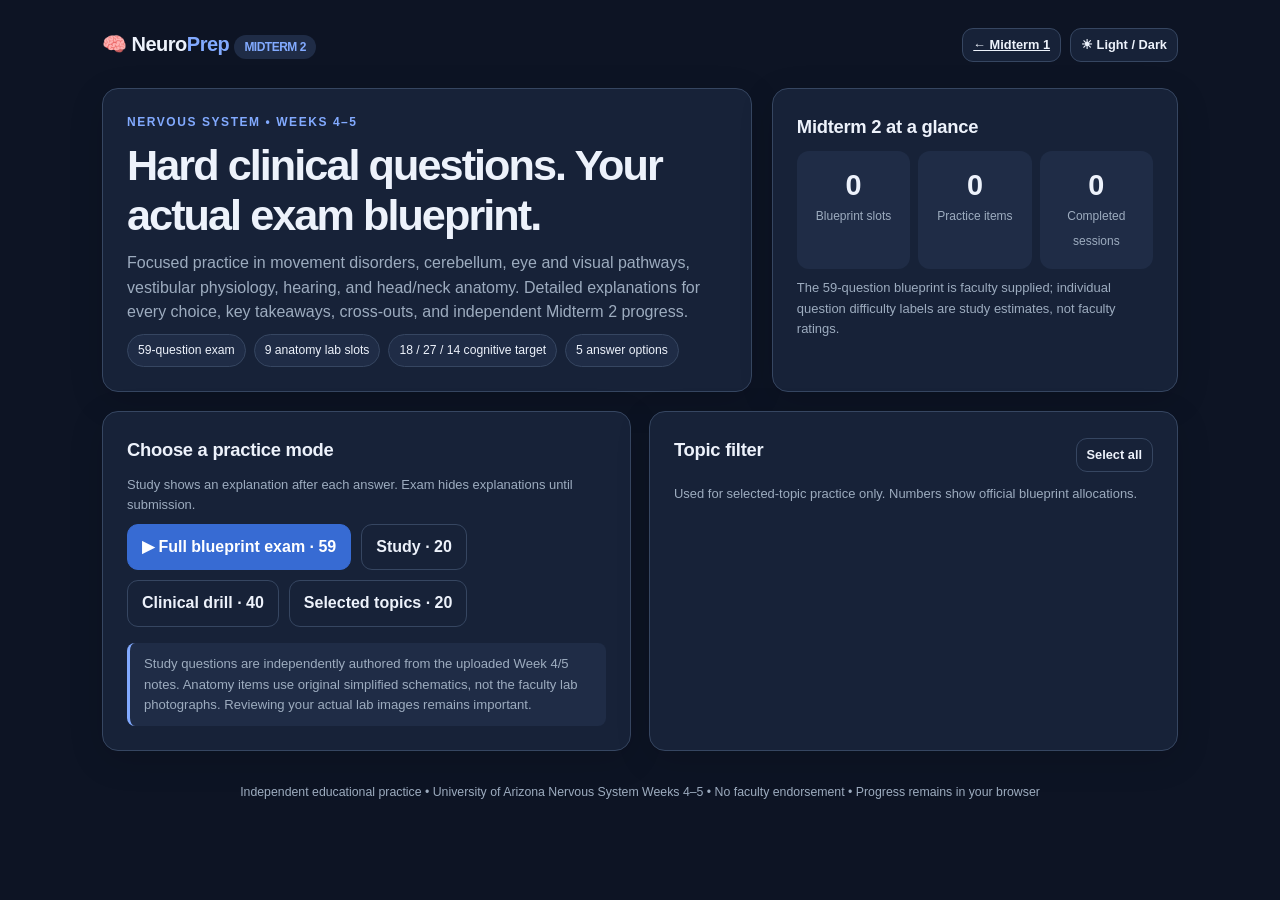
==== midterm2.html @ d3837a39 "Add dedicated Midterm 2 practice UI with separate progress and blueprint mode" ====
<!doctype html>
<html lang="en"><head><meta charset="utf-8"><meta name="viewport" content="width=device-width,initial-scale=1">
<title>NeuroPrep | Nervous System Midterm 2</title><meta name="theme-color" content="#10182c">
<style>
:root{font-family:Inter,-apple-system,BlinkMacSystemFont,"Segoe UI",Arial,sans-serif;color-scheme:dark;--bg:#0d1424;--panel:#172238;--panel2:#1f2c46;--text:#edf2fb;--muted:#9dacbf;--border:#364661;--accent:#82aaff;--good:#68d3a5;--bad:#ff899c;--shadow:0 9px 35px #0002}
body.light{color-scheme:light;--bg:#f4f7fc;--panel:#fff;--panel2:#edf2fa;--text:#17243c;--muted:#59677f;--border:#d4dce9;--accent:#285fc9;--good:#087752;--bad:#c23757;--shadow:0 7px 25px #17243c10}
*{box-sizing:border-box}body{margin:0;background:var(--bg);color:var(--text);line-height:1.55}button,select{font:inherit}button{cursor:pointer}a{color:var(--accent)}.shell{max-width:1120px;padding:28px 22px 75px;margin:auto}nav{display:flex;align-items:center;justify-content:space-between;gap:15px;flex-wrap:wrap;margin-bottom:26px}.brand{font-size:1.25rem;font-weight:850;letter-spacing:-.025em}.brand span{color:var(--accent)}.nav-actions{display:flex;gap:9px;align-items:center;flex-wrap:wrap}.btn{border-radius:11px;border:1px solid var(--border);color:var(--text);background:var(--panel);padding:10px 14px;font-weight:650}.btn:hover{border-color:var(--accent)}.btn.primary{background:#376bd3;border-color:#376bd3;color:#fff}.btn.red{background:transparent;color:var(--bad)}.btn.sm{font-size:.8rem;padding:6px 10px}.btn:disabled{opacity:.45;cursor:not-allowed}.panel{border:1px solid var(--border);border-radius:16px;background:var(--panel);box-shadow:var(--shadow);padding:24px}.hero{display:grid;grid-template-columns:1.6fr 1fr;gap:20px;align-items:stretch;margin-bottom:19px}.eyebrow{font-size:.75rem;font-weight:800;letter-spacing:.13em;text-transform:uppercase;color:var(--accent)}h1{font-size:clamp(1.7rem,3.5vw,2.7rem);letter-spacing:-.045em;line-height:1.15;margin:10px 0}h2{font-size:1.15rem;margin:0 0 10px;letter-spacing:-.015em}p{margin:9px 0;color:var(--muted)}.hero p{max-width:620px}.metrics{display:grid;grid-template-columns:repeat(3,1fr);gap:8px}.metric{background:var(--panel2);border-radius:12px;text-align:center;padding:17px 7px}.metric strong{font-size:1.8rem;display:block;line-height:1.2}.metric small{color:var(--muted);font-size:.75rem}.flex{display:flex;align-items:center;gap:10px;flex-wrap:wrap}.between{justify-content:space-between}.grid{display:grid;grid-template-columns:1fr 1fr;gap:18px}.count{color:var(--muted);font-size:.85rem}.quiet{font-size:.81rem;color:var(--muted)}.chips{display:flex;gap:8px;flex-wrap:wrap}.chip{border:1px solid var(--border);background:var(--panel2);padding:6px 10px;border-radius:100px;font-size:.76rem}.topic-list{display:grid;grid-template-columns:1fr 1fr;gap:7px}.topic{display:flex;gap:9px;align-items:start;padding:8px;border-radius:8px;cursor:pointer;font-size:.82rem}.topic:hover{background:var(--panel2)}.topic input{accent-color:var(--accent);margin-top:4px}.topic small{color:var(--muted)}.topic span{flex:1}.notice{border-left:3px solid var(--accent);padding:11px 14px;background:var(--panel2);border-radius:8px;font-size:.82rem;color:var(--muted);margin-top:16px}
.card-main{max-width:870px;margin:auto}.progress{height:9px;border-radius:100px;background:var(--panel2);overflow:hidden;margin:13px 0 19px}.progress div{height:100%;background:#6b9df4;transition:width .2s}.question-head{display:flex;justify-content:space-between;gap:9px;align-items:center;flex-wrap:wrap;margin-bottom:16px}.qstem{font-size:1rem;line-height:1.75;font-weight:620;white-space:pre-line;color:var(--text);margin:0 0 19px}.option{display:flex;align-items:stretch;gap:8px;margin:9px 0}.choice{display:flex;gap:12px;align-items:start;text-align:left;flex:1;border:1px solid var(--border);background:var(--panel2);border-radius:12px;padding:12px 13px;color:var(--text);font-size:.88rem;line-height:1.5}.choice strong{color:var(--accent);min-width:20px}.choice.selected{outline:2px solid var(--accent)}.choice.correct{outline:2px solid var(--good)}.choice.wrong{outline:2px solid var(--bad)}.choice.crossed{opacity:.43;text-decoration:line-through}.strike{min-width:33px;border:1px solid var(--border);border-radius:9px;background:transparent;color:var(--muted);font-size:.85rem}.feedback{padding:15px;border:1px solid var(--border);border-radius:11px;background:var(--panel2);margin:17px 0}.feedback b{color:var(--text)}.feedback p{color:var(--text);font-size:.85rem}.whyline{font-size:.81rem;margin-top:7px;color:var(--muted)}.whyline strong{color:var(--accent)}.hint{margin-top:12px;color:var(--muted);font-size:.83rem}.toolrow{display:flex;justify-content:space-between;align-items:center;gap:10px;flex-wrap:wrap;margin-top:22px}.pill{background:var(--panel2);border-radius:100px;padding:5px 10px;font-size:.75rem;color:var(--muted)}.figure{background:#fff;border-radius:12px;padding:14px;margin:16px 0;border:1px solid #d6dfed;text-align:center;color:#30435d}.figure svg{max-width:100%;height:auto}.figure figcaption{font-size:.73rem;margin-top:8px}.result-grid{display:grid;grid-template-columns:repeat(3,1fr);gap:10px;margin:16px 0}.review-row{border-top:1px solid var(--border);padding:12px 0}.review-row b{font-size:.86rem}.review-row p{font-size:.79rem}.footer{text-align:center;color:var(--muted);font-size:.77rem;margin-top:32px}.hidden{display:none!important}
@media(max-width:740px){.shell{padding:16px 13px 50px}.hero,.grid{grid-template-columns:1fr}.panel{padding:17px}.topic-list{grid-template-columns:1fr}.metrics{grid-template-columns:repeat(3,1fr)}.qstem{font-size:.9rem}.result-grid{grid-template-columns:1fr 1fr}.toolrow{align-items:stretch}}
</style></head><body><div class="shell"><nav><div class="brand">🧠 Neuro<span>Prep</span> <span class="pill">MIDTERM 2</span></div><div class="nav-actions"><a class="btn sm" href="./">← Midterm 1</a><button class="btn sm" id="theme" type="button">☀︎ Light / Dark</button></div></nav><main id="app"></main><div class="footer">Independent educational practice • University of Arizona Nervous System Weeks 4–5 • No faculty endorsement • Progress remains in your browser</div></div>
<script src="midterm2-questions.js?v=20261118"></script>
<script>
(()=>{'use strict';
const BANK=(window.NP2_BANK||[]),BLUEPRINT=window.NP2_BLUEPRINT||[],KEY='neuroprep-midterm2-v1';
const byId=new Map(BANK.map(q=>[q.id,q]));let model={theme:'dark',active:null,history:[],bookmarks:[],topicSelect:BLUEPRINT.map(x=>x.topic)};
try{const x=JSON.parse(localStorage.getItem(KEY)||'null');if(x&&typeof x==='object')model={...model,...x}}catch(e){}
const app=document.getElementById('app');const esc=s=>String(s??'').replace(/[&<>"']/g,c=>({'&':'&amp;','<':'&lt;','>':'&gt;','"':'&quot;',"'":'&#39;'}[c]));
const save=()=>{try{localStorage.setItem(KEY,JSON.stringify(model))}catch(e){}};
const shuffled=a=>{a=[...a];for(let i=a.length-1;i>0;i--){const j=Math.floor(Math.random()*(i+1));[a[i],a[j]]=[a[j],a[i]]}return a};
const questionGroup=t=>BANK.filter(x=>x.topic===t);const targetSum=BLUEPRINT.reduce((a,b)=>a+b.count,0);
const diagram=(id)=>{if(!id)return'';let shapes={
eye:'<ellipse cx="180" cy="102" rx="118" ry="81" fill="#e0f2fe" stroke="#1e3a5f" stroke-width="4"/><path d="M69 75 Q45 100 69 128" fill="none" stroke="#2563eb" stroke-width="7"/><path d="M93 46 Q115 100 92 155" fill="none" stroke="#64748b" stroke-width="12"/><path d="M256 39 Q210 102 256 163" fill="none" stroke="#e8798b" stroke-width="11"/><path d="M298 95 L348 80 L348 124 L298 109 Z" fill="#d1d5db" stroke="#475569"/><circle cx="251" cy="100" r="10" fill="#f59e0b"/><text x="261" y="39" font-size="21" fill="#a21caf" font-weight="700">A</text><text x="74" y="42" font-size="21" fill="#a21caf" font-weight="700">B</text><text x="320" y="70" font-size="21" fill="#a21caf" font-weight="700">C</text>',
ear:'<path d="M43 76 Q30 25 77 31 Q114 38 89 92 Q65 124 118 122" fill="none" stroke="#e6a2a4" stroke-width="15" stroke-linecap="round"/><path d="M93 103 L152 103" stroke="#64748b" stroke-width="21"/><path d="M158 62 L176 143" stroke="#c78b45" stroke-width="7"/><path d="M178 77 L210 94 L223 73" stroke="#b97939" stroke-width="8" fill="none"/><path d="M225 66 L226 112" stroke="#905f30" stroke-width="7"/><path d="M246 78 C260 32 317 39 317 83 C317 111 265 114 265 83 C265 64 298 68 295 85" stroke="#9c7cee" stroke-width="12" fill="none"/><path d="M253 138 Q298 155 330 138" stroke="#41a5af" stroke-width="8" fill="none"/><text x="143" y="43" font-size="21" fill="#a21caf" font-weight="700">A</text><text x="202" y="55" font-size="21" fill="#a21caf" font-weight="700">B</text><text x="302" y="33" font-size="21" fill="#a21caf" font-weight="700">C</text>',
mouth:'<path d="M52 45 Q130 15 245 50 L255 98 L211 117 L186 155 L85 155 L50 117 Z" fill="#f9c4b3" stroke="#a76562" stroke-width="4"/><path d="M70 110 Q141 123 220 111" stroke="#a33d53" fill="none" stroke-width="6"/><path d="M132 112 L132 175" stroke="#f58e92" stroke-width="18" stroke-linecap="round"/><path d="M236 34 Q270 54 252 94" stroke="#64748b" fill="none" stroke-width="8"/><text x="104" y="94" font-size="21" fill="#a21caf" font-weight="700">A</text><text x="141" y="172" font-size="21" fill="#a21caf" font-weight="700">B</text><text x="266" y="71" font-size="21" fill="#a21caf" font-weight="700">C</text>'
};return '<figure class="figure"><svg viewBox="0 0 375 200" role="img" aria-label="Original simplified labeled anatomy schematic">'+shapes[id]+'</svg><figcaption>Original simplified schematic (not a cadaver photograph). Labels A, B, C mark structures used in some questions.</figcaption></figure>'};
const assignLevel=(q,index)=>q.level||2; // item level authored for educational practice only
const labelLevel=x=>({1:'First-order',2:'Second-order',3:'Third-order'}[x]||'Applied');
const savedProgress=()=>model.history.length?model.history[model.history.length-1]:null;
function home(){const last=savedProgress(),total=targetSum;const ongoing=model.active&&!model.active.finished;app.innerHTML=
'<section class="hero"><div class="panel"><div class="eyebrow">Nervous System • Weeks 4–5</div><h1>Hard clinical questions. Your actual exam blueprint.</h1><p>Focused practice in movement disorders, cerebellum, eye and visual pathways, vestibular physiology, hearing, and head/neck anatomy. Detailed explanations for every choice, key takeaways, cross-outs, and independent Midterm 2 progress.</p><div class="chips"><span class="chip">59-question exam</span><span class="chip">9 anatomy lab slots</span><span class="chip">18 / 27 / 14 cognitive target</span><span class="chip">5 answer options</span></div></div><div class="panel"><h2>Midterm 2 at a glance</h2><div class="metrics"><div class="metric"><strong>'+total+'</strong><small>Blueprint slots</small></div><div class="metric"><strong>'+BANK.length+'</strong><small>Practice items</small></div><div class="metric"><strong>'+model.history.length+'</strong><small>Completed sessions</small></div></div><p class="quiet">The 59-question blueprint is faculty supplied; individual question difficulty labels are study estimates, not faculty ratings.</p></div></section>'+
'<div class="grid"><section class="panel"><h2>Choose a practice mode</h2><p class="quiet">Study shows an explanation after each answer. Exam hides explanations until submission.</p><div class="flex"><button class="btn primary" data-action="start-full">▶ Full blueprint exam · 59</button><button class="btn" data-action="start-study">Study · 20</button><button class="btn" data-action="start-hard">Clinical drill · 40</button><button class="btn" data-action="start-focus">Selected topics · 20</button></div>'+(ongoing?'<div class="notice">You have an unfinished session. <button class="btn sm" data-action="resume">Resume session</button></div>':'')+(last?'<div class="notice">Most recent: '+last.score+'/'+last.total+' correct ('+Math.round(100*last.score/last.total)+'%). <button class="btn sm" data-action="review-last">Review answers</button></div>':'')+'<div class="notice">Study questions are independently authored from the uploaded Week 4/5 notes. Anatomy items use original simplified schematics, not the faculty lab photographs. Reviewing your actual lab images remains important.</div></section>'+
'<section class="panel"><div class="flex between"><h2>Topic filter</h2><button class="btn sm" data-action="select-all">Select all</button></div><p class="quiet">Used for selected-topic practice only. Numbers show official blueprint allocations.</p><div class="topic-list">'+BLUEPRINT.map(b=>'<label class="topic"><input type="checkbox" data-topic="'+esc(b.topic)+'" '+(model.topicSelect.includes(b.topic)?'checked':'')+'><span>'+esc(b.topic)+'</span><small>'+b.count+' Q</small></label>').join('')+'</div></section></div>';
}
const normOpts=x=>x.options.map((t,i)=>({text:typeof t==='string'?t:t.text,why:x.why?.[i]||'',i}));
function newSession(kind){if(model.active&&!model.active.finished&&!confirm('Replace your unfinished Midterm 2 session?'))return;
 let qs=[];if(kind==='full'){for(const slot of BLUEPRINT){const pool=shuffled(questionGroup(slot.topic));if(pool.length<slot.count){alert('Question bank is incomplete for '+slot.topic);return}qs.push(...pool.slice(0,slot.count))}qs=shuffled(qs)}
 else{const selected=kind==='focus'?model.topicSelect:BLUEPRINT.map(x=>x.topic);let pool=BANK.filter(x=>selected.includes(x.topic));if(kind==='hard')pool=pool.filter(x=>x.level>=2);qs=shuffled(pool).slice(0,kind==='hard'?40:20);if(!qs.length){alert('Select at least one topic with available questions.');return}}
 const items=qs.map(q=>({id:q.id,order:shuffled([0,1,2,3,4])}));model.active={kind,items,index:0,answers:{},crossouts:{},bookmarks:{},verified:{},finished:false,started:Date.now(),duration:kind==='full'?95:null,review:false};save();render()}
function getItem(){return model.active?.items?.[model.active.index]}function currentQ(){return byId.get(getItem()?.id)}
function timeLabel(){const a=model.active;const elapsed=Math.floor((Date.now()-a.started)/60000);return a.duration?'Suggested time: '+a.duration+' min · elapsed '+elapsed+' min':'Untimed study'}
function feedbackHtml(q,chosen){const opt=normOpts(q);return '<div class="feedback"><b>'+(chosen===q.answer?'✓ Correct':'✕ Incorrect')+'</b><p>'+esc(q.explanation)+'</p><div class="whyline"><strong>Why each option is right or wrong:</strong></div>'+opt.map((o,i)=>'<div class="whyline"><strong>'+String.fromCharCode(65+i)+(i===q.answer?' ✓':'')+': </strong>'+esc(o.why||((i===q.answer)?q.explanation:'Does not explain the clinical finding as directly as the keyed answer.'))+'</div>').join('')+'<p><strong>Key takeaway:</strong> '+esc(q.takeaway)+'</p><div class="quiet">Lecture: '+esc(q.topic)+' · Week '+esc(q.week||'4–5')+' · intended '+labelLevel(q.level)+'</div></div>'}
function quiz(){const a=model.active;if(!a){home();return}if(a.finished){results();return}const item=getItem(),q=currentQ();if(!q){home();return}const checked=a.answers[q.id],verified=!!a.verified[q.id];const isStudy=a.kind!=='full';const position=a.index+1;const opts=normOpts(q);app.innerHTML='<div class="card-main"><div class="flex between"><div class="flex"><button class="btn sm" data-action="home">← Dashboard</button><span class="pill">'+esc(a.kind==='full'?'Blueprint exam':'Study mode')+'</span></div><span class="quiet">'+timeLabel()+'</span></div><div class="progress"><div style="width:'+((position/a.items.length)*100)+'%"></div></div><section class="panel"><div class="question-head"><div><span class="eyebrow">'+esc(q.topic)+'</span><div class="count">Question '+position+' of '+a.items.length+' · Week '+(q.week||'4–5')+' · '+labelLevel(q.level)+'</div></div><div class="flex"><button class="btn sm" data-action="bookmark">'+(a.bookmarks[q.id]?'★ Saved':'☆ Bookmark')+'</button><span class="pill">'+(q.visual?'Anatomy schematic':'Clinical reasoning')+'</span></div></div><div class="qstem">'+esc(q.stem)+'</div>'+diagram(q.visual||'')+'<div class="options">'+item.order.map((ix,i)=>{const o=opts[ix];let cls=verified&&ix===q.answer?' correct':verified&&ix===checked&&ix!==q.answer?' wrong':ix===checked?' selected':a.crossouts[q.id]?.includes(ix)?' crossed':'';return '<div class="option"><button class="choice'+cls+'" data-choice="'+ix+'" '+(verified?'disabled':'')+'><strong>'+String.fromCharCode(65+i)+'.</strong><span>'+esc(o.text)+'</span></button><button class="strike" data-strike="'+ix+'" '+(verified?'disabled':'')+' title="Cross out this answer" aria-label="Cross out this option">╱</button></div>'}).join('')+'</div>'+(isStudy&&verified?feedbackHtml(q,checked):'')+'<div class="toolrow"><div class="flex"><button class="btn sm" data-action="prev" '+(a.index===0?'disabled':'')+'>← Previous</button><button class="btn sm" data-action="hint">Hint</button></div><div class="flex">'+(isStudy&&!verified?'<button class="btn primary" data-action="check" '+(checked===undefined?'disabled':'')+'>Check answer</button>':'')+(a.index===a.items.length-1?'<button class="btn primary" data-action="finish">Finish & review</button>':'<button class="btn primary" data-action="next">Next →</button>')+'</div></div><p id="hint" class="hint hidden">'+esc(q.hint||'Identify the lesion or mechanism, then compare each answer against the findings.')+'</p></section><p class="quiet">Keys 1–5 select, Shift+1–5 cross out, ← / → navigate. Your session is saved in this browser.</p></div>'}
function finish(){let a=model.active;if(!a)return;const correct=a.items.filter(({id})=>a.answers[id]===byId.get(id).answer).length;let datum={score:correct,total:a.items.length,when:new Date().toISOString(),items:a.items.map(x=>x.id),answers:{...a.answers},kind:a.kind};model.history.push(datum);if(model.history.length>50)model.history=model.history.slice(-50);a.finished=true;a.review=false;save();results()}
function results(){let a=model.active,fromHistory=a?.reviewHistory,dat=fromHistory||model.history[model.history.length-1];if(!dat){home();return}let selected=a?.reviewHistory?dat.items:a.items.map(x=>x.id);let answers=dat.answers||{};let missed=selected.filter(id=>answers[id]!==byId.get(id)?.answer).length;app.innerHTML='<div class="card-main"><div class="flex between"><h1>Session results</h1><button class="btn sm" data-action="home">← Dashboard</button></div><section class="panel"><div class="eyebrow">Completed '+esc(new Date(dat.when).toLocaleString())+'</div><div class="result-grid"><div class="metric"><strong>'+dat.score+'</strong><small>Correct</small></div><div class="metric"><strong>'+dat.total+'</strong><small>Questions</small></div><div class="metric"><strong>'+Math.round(100*dat.score/dat.total)+'%</strong><small>Score</small></div></div><p>'+missed+' missed or unanswered. Review below includes individual distractor rationales and learning takeaways.</p><div class="flex"><button class="btn primary" data-action="start-full">New blueprint exam</button><button class="btn" data-action="start-study">New practice set</button></div></section>'+selected.map((id,i)=>{let q=byId.get(id),given=answers[id];if(!q)return'';let good=given===q.answer;return '<details class="panel" style="margin-top:10px;padding:14px 18px" '+(!good?'open':'')+'><summary style="cursor:pointer"><b>'+(good?'✓':'✕')+' #'+(i+1)+' · '+esc(q.topic)+'</b> <span class="quiet">'+(good?'Correct':'Review')+'</span></summary><p style="color:var(--text);font-size:.86rem">'+esc(q.stem)+'</p>'+diagram(q.visual||'')+'<p class="quiet">Your answer: '+(given===undefined?'Unanswered':esc(q.options[given]))+' · Correct: '+esc(q.options[q.answer])+'</p>'+feedbackHtml(q,given)+'</details>'}).join('')+'</div>'}
function render(){if(!model.active)home();else if(model.active.finished)results();else quiz()}
app.addEventListener('click',e=>{let el=e.target.closest('[data-action],[data-choice],[data-strike]');if(!el)return;const act=el.dataset.action;let a=model.active;if(el.dataset.choice!==undefined){let q=currentQ();if(a.verified[q.id])return;a.answers[q.id]=+el.dataset.choice;save();quiz();return}
 if(el.dataset.strike!==undefined){let q=currentQ(),ix=+el.dataset.strike;let s=a.crossouts[q.id]||[];a.crossouts[q.id]=s.includes(ix)?s.filter(t=>t!==ix):[...s,ix];save();quiz();return}
 if(act==='start-full')return newSession('full');if(act==='start-study')return newSession('study');if(act==='start-hard')return newSession('hard');if(act==='start-focus')return newSession('focus');
 if(act==='home'){home();return}if(act==='resume'){render();return}if(act==='select-all'){model.topicSelect=BLUEPRINT.map(x=>x.topic);save();home();return}
 if(act==='review-last'){model.active={finished:true,reviewHistory:model.history[model.history.length-1]};save();results();return}
 if(!a)return;if(act==='prev'){a.index=Math.max(0,a.index-1);save();quiz()}if(act==='next'){a.index=Math.min(a.items.length-1,a.index+1);save();quiz()}if(act==='check'){let q=currentQ();if(a.answers[q.id]===undefined)return;a.verified[q.id]=true;save();quiz()}if(act==='finish'){if(!confirm('Submit the session and reveal explanations?'))return;finish()}if(act==='bookmark'){let q=currentQ();a.bookmarks[q.id]=!a.bookmarks[q.id];if(a.bookmarks[q.id])model.bookmarks=[...new Set([...model.bookmarks,q.id])];else model.bookmarks=model.bookmarks.filter(x=>x!==q.id);save();quiz()}if(act==='hint'){document.getElementById('hint')?.classList.toggle('hidden')}
});
app.addEventListener('change',e=>{let inp=e.target.closest('[data-topic]');if(!inp)return;let t=inp.dataset.topic;if(inp.checked)model.topicSelect=[...new Set([...model.topicSelect,t])];else model.topicSelect=model.topicSelect.filter(x=>x!==t);save()});
document.getElementById('theme').onclick=()=>{model.theme=model.theme==='dark'?'light':'dark';document.body.classList.toggle('light',model.theme==='light');save()};
document.body.classList.toggle('light',model.theme==='light');window.addEventListener('keydown',e=>{if(e.target.closest('input,textarea,select'))return;let a=model.active;if(!a||a.finished)return;let m=/^([1-5])$/.exec(e.key);if(m){e.preventDefault();let idx=getItem().order[+m[1]-1],q=currentQ();if(a.verified[q.id])return;if(e.shiftKey){let s=a.crossouts[q.id]||[];a.crossouts[q.id]=s.includes(idx)?s.filter(i=>i!==idx):[...s,idx]}else a.answers[q.id]=idx;save();quiz()}if(e.key==='ArrowRight'&&a.index<a.items.length-1){a.index++;save();quiz()}if(e.key==='ArrowLeft'&&a.index>0){a.index--;save();quiz()}});
window.NP2_DIAGNOSTICS={items:BANK.length,blueprint:targetSum,missing:BLUEPRINT.filter(x=>questionGroup(x.topic).length<x.count).map(x=>x.topic),counts:Object.fromEntries(BLUEPRINT.map(x=>[x.topic,questionGroup(x.topic).length]))};render();
})();
</script></body></html>
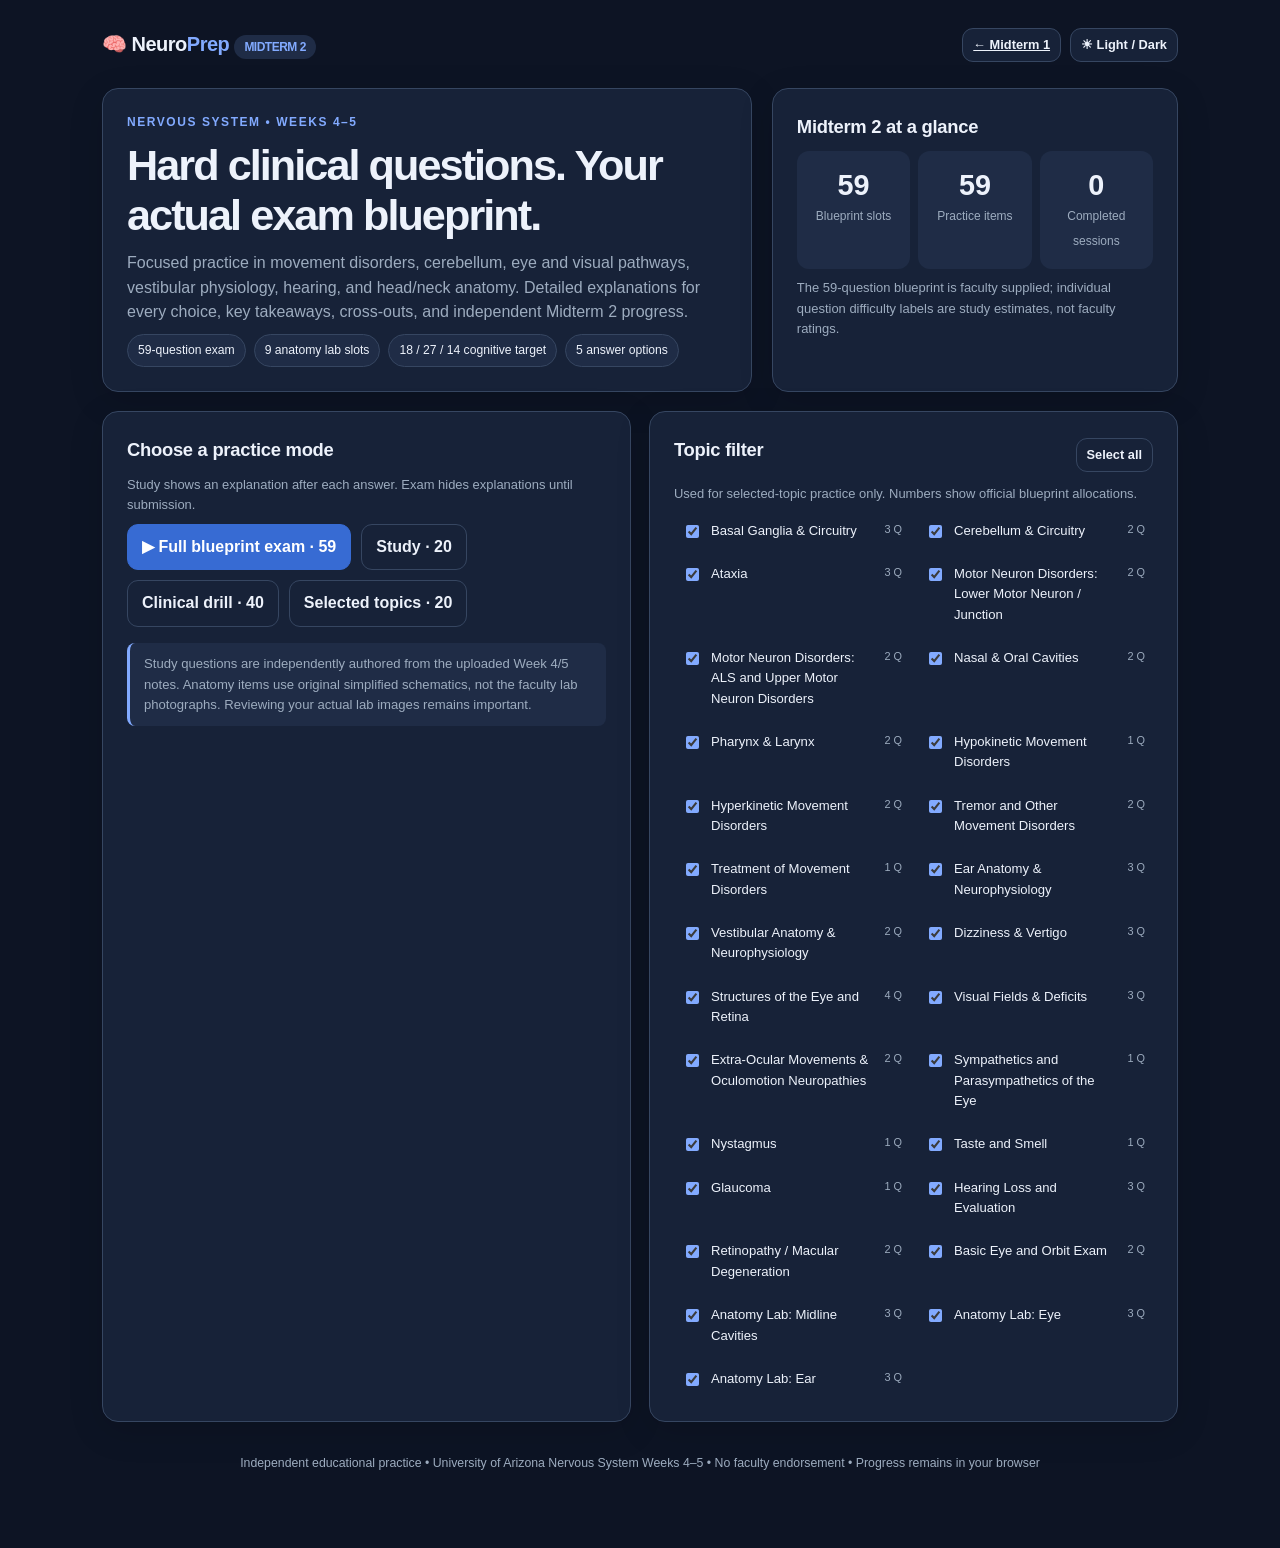
==== commit 4f1e3773: "Load all 59 Midterm 2 practice questions and refine anatomy diagram labeling" ====
--- a/midterm2.html
+++ b/midterm2.html
@@ -9,6 +9,8 @@
 @media(max-width:740px){.shell{padding:16px 13px 50px}.hero,.grid{grid-template-columns:1fr}.panel{padding:17px}.topic-list{grid-template-columns:1fr}.metrics{grid-template-columns:repeat(3,1fr)}.qstem{font-size:.9rem}.result-grid{grid-template-columns:1fr 1fr}.toolrow{align-items:stretch}}
 </style></head><body><div class="shell"><nav><div class="brand">🧠 Neuro<span>Prep</span> <span class="pill">MIDTERM 2</span></div><div class="nav-actions"><a class="btn sm" href="./">← Midterm 1</a><button class="btn sm" id="theme" type="button">☀︎ Light / Dark</button></div></nav><main id="app"></main><div class="footer">Independent educational practice • University of Arizona Nervous System Weeks 4–5 • No faculty endorsement • Progress remains in your browser</div></div>
 <script src="midterm2-questions.js?v=20261118"></script>
+<script src="midterm2-week5.js?v=20261118"></script>
+<script src="midterm2-practical.js?v=20261118"></script>
 <script>
 (()=>{'use strict';
 const BANK=(window.NP2_BANK||[]),BLUEPRINT=window.NP2_BLUEPRINT||[],KEY='neuroprep-midterm2-v1';
@@ -21,7 +23,7 @@
 const diagram=(id)=>{if(!id)return'';let shapes={
 eye:'<ellipse cx="180" cy="102" rx="118" ry="81" fill="#e0f2fe" stroke="#1e3a5f" stroke-width="4"/><path d="M69 75 Q45 100 69 128" fill="none" stroke="#2563eb" stroke-width="7"/><path d="M93 46 Q115 100 92 155" fill="none" stroke="#64748b" stroke-width="12"/><path d="M256 39 Q210 102 256 163" fill="none" stroke="#e8798b" stroke-width="11"/><path d="M298 95 L348 80 L348 124 L298 109 Z" fill="#d1d5db" stroke="#475569"/><circle cx="251" cy="100" r="10" fill="#f59e0b"/><text x="261" y="39" font-size="21" fill="#a21caf" font-weight="700">A</text><text x="74" y="42" font-size="21" fill="#a21caf" font-weight="700">B</text><text x="320" y="70" font-size="21" fill="#a21caf" font-weight="700">C</text>',
 ear:'<path d="M43 76 Q30 25 77 31 Q114 38 89 92 Q65 124 118 122" fill="none" stroke="#e6a2a4" stroke-width="15" stroke-linecap="round"/><path d="M93 103 L152 103" stroke="#64748b" stroke-width="21"/><path d="M158 62 L176 143" stroke="#c78b45" stroke-width="7"/><path d="M178 77 L210 94 L223 73" stroke="#b97939" stroke-width="8" fill="none"/><path d="M225 66 L226 112" stroke="#905f30" stroke-width="7"/><path d="M246 78 C260 32 317 39 317 83 C317 111 265 114 265 83 C265 64 298 68 295 85" stroke="#9c7cee" stroke-width="12" fill="none"/><path d="M253 138 Q298 155 330 138" stroke="#41a5af" stroke-width="8" fill="none"/><text x="143" y="43" font-size="21" fill="#a21caf" font-weight="700">A</text><text x="202" y="55" font-size="21" fill="#a21caf" font-weight="700">B</text><text x="302" y="33" font-size="21" fill="#a21caf" font-weight="700">C</text>',
-mouth:'<path d="M52 45 Q130 15 245 50 L255 98 L211 117 L186 155 L85 155 L50 117 Z" fill="#f9c4b3" stroke="#a76562" stroke-width="4"/><path d="M70 110 Q141 123 220 111" stroke="#a33d53" fill="none" stroke-width="6"/><path d="M132 112 L132 175" stroke="#f58e92" stroke-width="18" stroke-linecap="round"/><path d="M236 34 Q270 54 252 94" stroke="#64748b" fill="none" stroke-width="8"/><text x="104" y="94" font-size="21" fill="#a21caf" font-weight="700">A</text><text x="141" y="172" font-size="21" fill="#a21caf" font-weight="700">B</text><text x="266" y="71" font-size="21" fill="#a21caf" font-weight="700">C</text>'
+mouth:'<path d="M52 45 Q130 15 245 50 L255 98 L211 117 L186 155 L85 155 L50 117 Z" fill="#f9c4b3" stroke="#a76562" stroke-width="4"/><path d="M70 110 Q141 123 220 111" stroke="#a33d53" fill="none" stroke-width="6"/><path d="M132 112 L132 175" stroke="#f58e92" stroke-width="18" stroke-linecap="round"/><path d="M236 34 Q270 54 252 94" stroke="#64748b" fill="none" stroke-width="8"/><text x="103" y="38" font-size="21" fill="#a21caf" font-weight="700">A</text><text x="141" y="172" font-size="21" fill="#a21caf" font-weight="700">B</text><text x="266" y="71" font-size="21" fill="#a21caf" font-weight="700">C</text>'
 };return '<figure class="figure"><svg viewBox="0 0 375 200" role="img" aria-label="Original simplified labeled anatomy schematic">'+shapes[id]+'</svg><figcaption>Original simplified schematic (not a cadaver photograph). Labels A, B, C mark structures used in some questions.</figcaption></figure>'};
 const assignLevel=(q,index)=>q.level||2; // item level authored for educational practice only
 const labelLevel=x=>({1:'First-order',2:'Second-order',3:'Third-order'}[x]||'Applied');
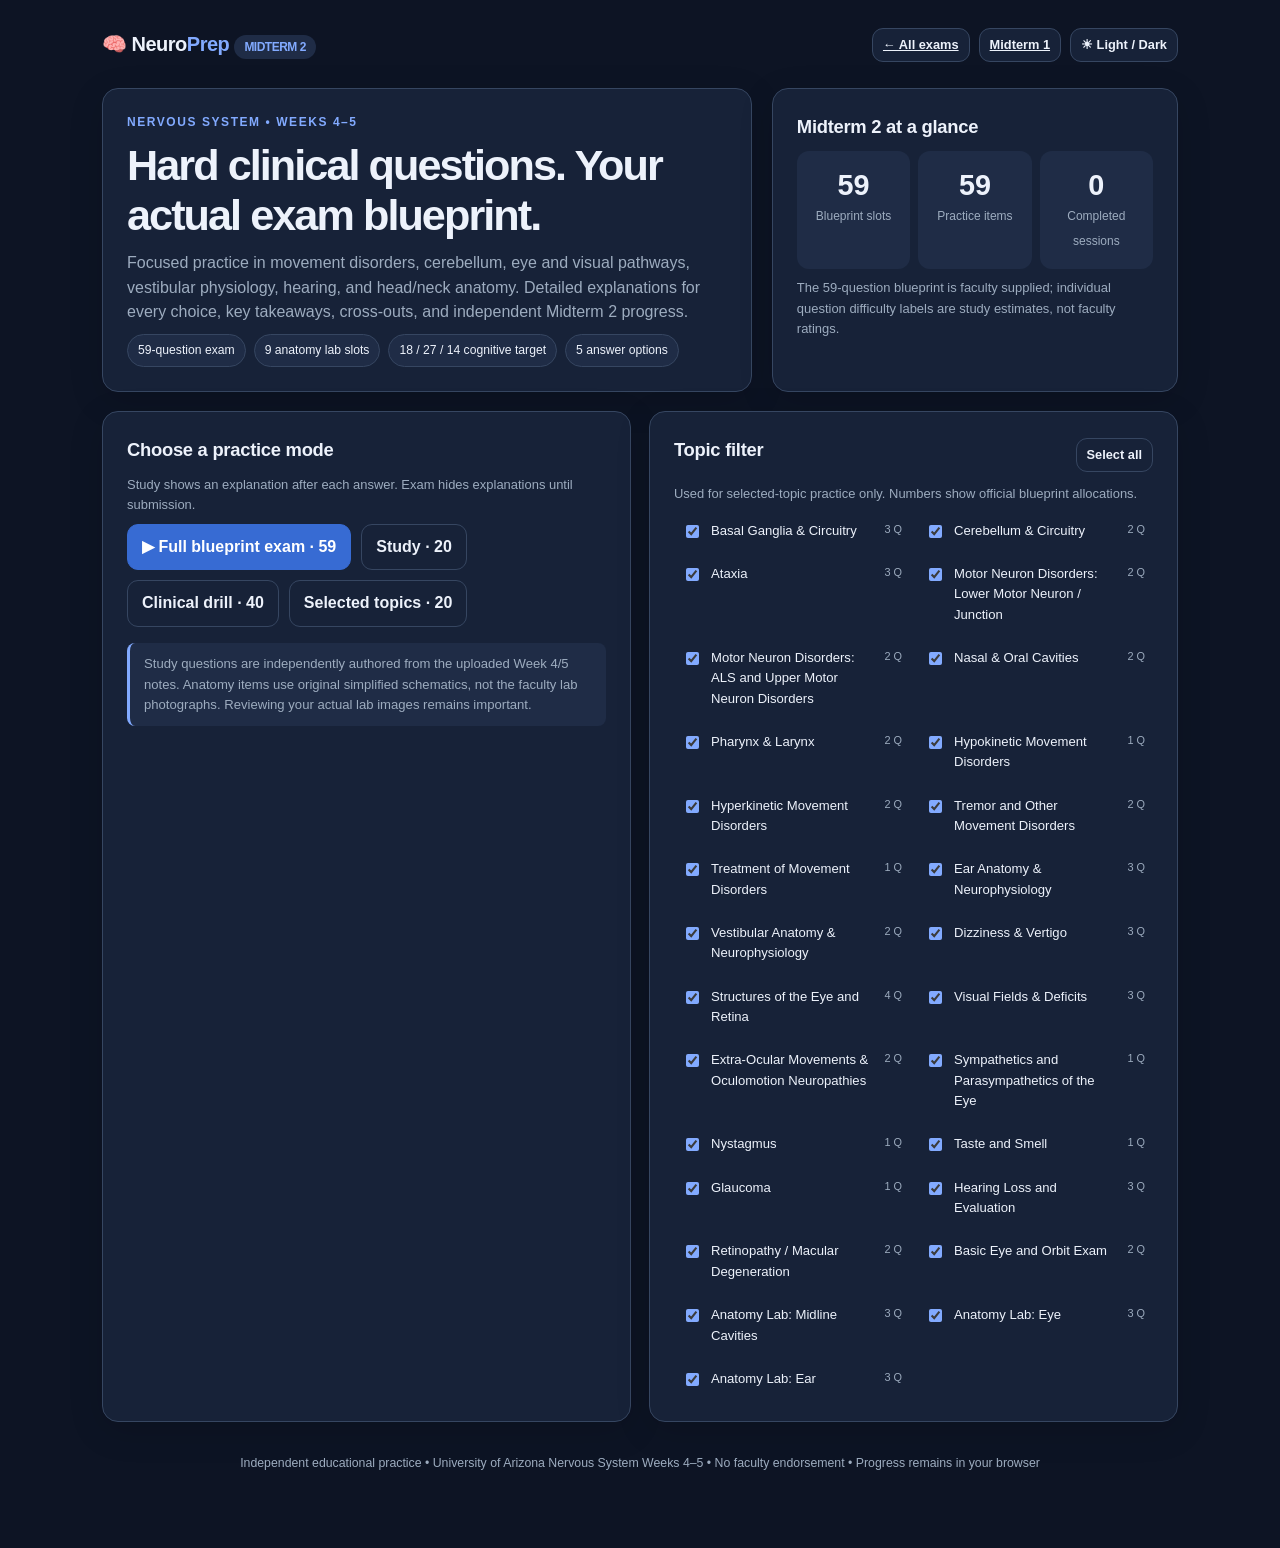
==== commit eb52d22d: "Add unified hub navigation to Midterm 2 app" ====
--- a/midterm2.html
+++ b/midterm2.html
@@ -7,7 +7,7 @@
 *{box-sizing:border-box}body{margin:0;background:var(--bg);color:var(--text);line-height:1.55}button,select{font:inherit}button{cursor:pointer}a{color:var(--accent)}.shell{max-width:1120px;padding:28px 22px 75px;margin:auto}nav{display:flex;align-items:center;justify-content:space-between;gap:15px;flex-wrap:wrap;margin-bottom:26px}.brand{font-size:1.25rem;font-weight:850;letter-spacing:-.025em}.brand span{color:var(--accent)}.nav-actions{display:flex;gap:9px;align-items:center;flex-wrap:wrap}.btn{border-radius:11px;border:1px solid var(--border);color:var(--text);background:var(--panel);padding:10px 14px;font-weight:650}.btn:hover{border-color:var(--accent)}.btn.primary{background:#376bd3;border-color:#376bd3;color:#fff}.btn.red{background:transparent;color:var(--bad)}.btn.sm{font-size:.8rem;padding:6px 10px}.btn:disabled{opacity:.45;cursor:not-allowed}.panel{border:1px solid var(--border);border-radius:16px;background:var(--panel);box-shadow:var(--shadow);padding:24px}.hero{display:grid;grid-template-columns:1.6fr 1fr;gap:20px;align-items:stretch;margin-bottom:19px}.eyebrow{font-size:.75rem;font-weight:800;letter-spacing:.13em;text-transform:uppercase;color:var(--accent)}h1{font-size:clamp(1.7rem,3.5vw,2.7rem);letter-spacing:-.045em;line-height:1.15;margin:10px 0}h2{font-size:1.15rem;margin:0 0 10px;letter-spacing:-.015em}p{margin:9px 0;color:var(--muted)}.hero p{max-width:620px}.metrics{display:grid;grid-template-columns:repeat(3,1fr);gap:8px}.metric{background:var(--panel2);border-radius:12px;text-align:center;padding:17px 7px}.metric strong{font-size:1.8rem;display:block;line-height:1.2}.metric small{color:var(--muted);font-size:.75rem}.flex{display:flex;align-items:center;gap:10px;flex-wrap:wrap}.between{justify-content:space-between}.grid{display:grid;grid-template-columns:1fr 1fr;gap:18px}.count{color:var(--muted);font-size:.85rem}.quiet{font-size:.81rem;color:var(--muted)}.chips{display:flex;gap:8px;flex-wrap:wrap}.chip{border:1px solid var(--border);background:var(--panel2);padding:6px 10px;border-radius:100px;font-size:.76rem}.topic-list{display:grid;grid-template-columns:1fr 1fr;gap:7px}.topic{display:flex;gap:9px;align-items:start;padding:8px;border-radius:8px;cursor:pointer;font-size:.82rem}.topic:hover{background:var(--panel2)}.topic input{accent-color:var(--accent);margin-top:4px}.topic small{color:var(--muted)}.topic span{flex:1}.notice{border-left:3px solid var(--accent);padding:11px 14px;background:var(--panel2);border-radius:8px;font-size:.82rem;color:var(--muted);margin-top:16px}
 .card-main{max-width:870px;margin:auto}.progress{height:9px;border-radius:100px;background:var(--panel2);overflow:hidden;margin:13px 0 19px}.progress div{height:100%;background:#6b9df4;transition:width .2s}.question-head{display:flex;justify-content:space-between;gap:9px;align-items:center;flex-wrap:wrap;margin-bottom:16px}.qstem{font-size:1rem;line-height:1.75;font-weight:620;white-space:pre-line;color:var(--text);margin:0 0 19px}.option{display:flex;align-items:stretch;gap:8px;margin:9px 0}.choice{display:flex;gap:12px;align-items:start;text-align:left;flex:1;border:1px solid var(--border);background:var(--panel2);border-radius:12px;padding:12px 13px;color:var(--text);font-size:.88rem;line-height:1.5}.choice strong{color:var(--accent);min-width:20px}.choice.selected{outline:2px solid var(--accent)}.choice.correct{outline:2px solid var(--good)}.choice.wrong{outline:2px solid var(--bad)}.choice.crossed{opacity:.43;text-decoration:line-through}.strike{min-width:33px;border:1px solid var(--border);border-radius:9px;background:transparent;color:var(--muted);font-size:.85rem}.feedback{padding:15px;border:1px solid var(--border);border-radius:11px;background:var(--panel2);margin:17px 0}.feedback b{color:var(--text)}.feedback p{color:var(--text);font-size:.85rem}.whyline{font-size:.81rem;margin-top:7px;color:var(--muted)}.whyline strong{color:var(--accent)}.hint{margin-top:12px;color:var(--muted);font-size:.83rem}.toolrow{display:flex;justify-content:space-between;align-items:center;gap:10px;flex-wrap:wrap;margin-top:22px}.pill{background:var(--panel2);border-radius:100px;padding:5px 10px;font-size:.75rem;color:var(--muted)}.figure{background:#fff;border-radius:12px;padding:14px;margin:16px 0;border:1px solid #d6dfed;text-align:center;color:#30435d}.figure svg{max-width:100%;height:auto}.figure figcaption{font-size:.73rem;margin-top:8px}.result-grid{display:grid;grid-template-columns:repeat(3,1fr);gap:10px;margin:16px 0}.review-row{border-top:1px solid var(--border);padding:12px 0}.review-row b{font-size:.86rem}.review-row p{font-size:.79rem}.footer{text-align:center;color:var(--muted);font-size:.77rem;margin-top:32px}.hidden{display:none!important}
 @media(max-width:740px){.shell{padding:16px 13px 50px}.hero,.grid{grid-template-columns:1fr}.panel{padding:17px}.topic-list{grid-template-columns:1fr}.metrics{grid-template-columns:repeat(3,1fr)}.qstem{font-size:.9rem}.result-grid{grid-template-columns:1fr 1fr}.toolrow{align-items:stretch}}
-</style></head><body><div class="shell"><nav><div class="brand">🧠 Neuro<span>Prep</span> <span class="pill">MIDTERM 2</span></div><div class="nav-actions"><a class="btn sm" href="./">← Midterm 1</a><button class="btn sm" id="theme" type="button">☀︎ Light / Dark</button></div></nav><main id="app"></main><div class="footer">Independent educational practice • University of Arizona Nervous System Weeks 4–5 • No faculty endorsement • Progress remains in your browser</div></div>
+</style></head><body><div class="shell"><nav><div class="brand">🧠 Neuro<span>Prep</span> <span class="pill">MIDTERM 2</span></div><div class="nav-actions"><a class="btn sm" href="./" target="_top">← All exams</a><a class="btn sm" href="./midterm1.html" target="_top">Midterm 1</a><button class="btn sm" id="theme" type="button">☀︎ Light / Dark</button></div></nav><main id="app"></main><div class="footer">Independent educational practice • University of Arizona Nervous System Weeks 4–5 • No faculty endorsement • Progress remains in your browser</div></div>
 <script src="midterm2-questions.js?v=20261118"></script>
 <script src="midterm2-week5.js?v=20261118"></script>
 <script src="midterm2-practical.js?v=20261118"></script>
@@ -37,13 +37,13 @@
 function newSession(kind){if(model.active&&!model.active.finished&&!confirm('Replace your unfinished Midterm 2 session?'))return;
  let qs=[];if(kind==='full'){for(const slot of BLUEPRINT){const pool=shuffled(questionGroup(slot.topic));if(pool.length<slot.count){alert('Question bank is incomplete for '+slot.topic);return}qs.push(...pool.slice(0,slot.count))}qs=shuffled(qs)}
  else{const selected=kind==='focus'?model.topicSelect:BLUEPRINT.map(x=>x.topic);let pool=BANK.filter(x=>selected.includes(x.topic));if(kind==='hard')pool=pool.filter(x=>x.level>=2);qs=shuffled(pool).slice(0,kind==='hard'?40:20);if(!qs.length){alert('Select at least one topic with available questions.');return}}
- const items=qs.map(q=>({id:q.id,order:shuffled([0,1,2,3,4])}));model.active={kind,items,index:0,answers:{},crossouts:{},bookmarks:{},verified:{},finished:false,started:Date.now(),duration:kind==='full'?95:null,review:false};save();render()}
+ const correctSlots=shuffled(qs.map((_,i)=>i%5));const items=qs.map((q,i)=>{const others=shuffled([0,1,2,3,4].filter(n=>n!==q.answer));let p=0;return {id:q.id,order:Array.from({length:5},(_,j)=>j===correctSlots[i]?q.answer:others[p++])}});model.active={kind,items,index:0,answers:{},crossouts:{},bookmarks:{},verified:{},finished:false,started:Date.now(),duration:kind==='full'?95:null,review:false};save();render()}
 function getItem(){return model.active?.items?.[model.active.index]}function currentQ(){return byId.get(getItem()?.id)}
 function timeLabel(){const a=model.active;const elapsed=Math.floor((Date.now()-a.started)/60000);return a.duration?'Suggested time: '+a.duration+' min · elapsed '+elapsed+' min':'Untimed study'}
-function feedbackHtml(q,chosen){const opt=normOpts(q);return '<div class="feedback"><b>'+(chosen===q.answer?'✓ Correct':'✕ Incorrect')+'</b><p>'+esc(q.explanation)+'</p><div class="whyline"><strong>Why each option is right or wrong:</strong></div>'+opt.map((o,i)=>'<div class="whyline"><strong>'+String.fromCharCode(65+i)+(i===q.answer?' ✓':'')+': </strong>'+esc(o.why||((i===q.answer)?q.explanation:'Does not explain the clinical finding as directly as the keyed answer.'))+'</div>').join('')+'<p><strong>Key takeaway:</strong> '+esc(q.takeaway)+'</p><div class="quiet">Lecture: '+esc(q.topic)+' · Week '+esc(q.week||'4–5')+' · intended '+labelLevel(q.level)+'</div></div>'}
+function feedbackHtml(q,chosen,order){const opt=normOpts(q);const activeItem=(model.active?.items||[]).find(it=>it.id===q.id);const positions=order||activeItem?.order||[0,1,2,3,4];return '<div class="feedback"><b>'+(chosen===q.answer?'✓ Correct':'✕ Incorrect')+'</b><p>'+esc(q.explanation)+'</p><div class="whyline"><strong>Why each displayed option is right or wrong:</strong></div>'+positions.map((ix,position)=>{const o=opt[ix];return '<div class="whyline"><strong>'+String.fromCharCode(65+position)+(ix===q.answer?' ✓':'')+': </strong>'+esc(o.why||((ix===q.answer)?q.explanation:'This option does not best explain the question.'))+'</div>'}).join('')+'<p><strong>Key takeaway:</strong> '+esc(q.takeaway)+'</p><div class="quiet">Lecture: '+esc(q.topic)+' · Week '+esc(q.week||'4–5')+' · intended '+labelLevel(q.level)+'</div></div>'}
 function quiz(){const a=model.active;if(!a){home();return}if(a.finished){results();return}const item=getItem(),q=currentQ();if(!q){home();return}const checked=a.answers[q.id],verified=!!a.verified[q.id];const isStudy=a.kind!=='full';const position=a.index+1;const opts=normOpts(q);app.innerHTML='<div class="card-main"><div class="flex between"><div class="flex"><button class="btn sm" data-action="home">← Dashboard</button><span class="pill">'+esc(a.kind==='full'?'Blueprint exam':'Study mode')+'</span></div><span class="quiet">'+timeLabel()+'</span></div><div class="progress"><div style="width:'+((position/a.items.length)*100)+'%"></div></div><section class="panel"><div class="question-head"><div><span class="eyebrow">'+esc(q.topic)+'</span><div class="count">Question '+position+' of '+a.items.length+' · Week '+(q.week||'4–5')+' · '+labelLevel(q.level)+'</div></div><div class="flex"><button class="btn sm" data-action="bookmark">'+(a.bookmarks[q.id]?'★ Saved':'☆ Bookmark')+'</button><span class="pill">'+(q.visual?'Anatomy schematic':'Clinical reasoning')+'</span></div></div><div class="qstem">'+esc(q.stem)+'</div>'+diagram(q.visual||'')+'<div class="options">'+item.order.map((ix,i)=>{const o=opts[ix];let cls=verified&&ix===q.answer?' correct':verified&&ix===checked&&ix!==q.answer?' wrong':ix===checked?' selected':a.crossouts[q.id]?.includes(ix)?' crossed':'';return '<div class="option"><button class="choice'+cls+'" data-choice="'+ix+'" '+(verified?'disabled':'')+'><strong>'+String.fromCharCode(65+i)+'.</strong><span>'+esc(o.text)+'</span></button><button class="strike" data-strike="'+ix+'" '+(verified?'disabled':'')+' title="Cross out this answer" aria-label="Cross out this option">╱</button></div>'}).join('')+'</div>'+(isStudy&&verified?feedbackHtml(q,checked):'')+'<div class="toolrow"><div class="flex"><button class="btn sm" data-action="prev" '+(a.index===0?'disabled':'')+'>← Previous</button><button class="btn sm" data-action="hint">Hint</button></div><div class="flex">'+(isStudy&&!verified?'<button class="btn primary" data-action="check" '+(checked===undefined?'disabled':'')+'>Check answer</button>':'')+(a.index===a.items.length-1?'<button class="btn primary" data-action="finish">Finish & review</button>':'<button class="btn primary" data-action="next">Next →</button>')+'</div></div><p id="hint" class="hint hidden">'+esc(q.hint||'Identify the lesion or mechanism, then compare each answer against the findings.')+'</p></section><p class="quiet">Keys 1–5 select, Shift+1–5 cross out, ← / → navigate. Your session is saved in this browser.</p></div>'}
-function finish(){let a=model.active;if(!a)return;const correct=a.items.filter(({id})=>a.answers[id]===byId.get(id).answer).length;let datum={score:correct,total:a.items.length,when:new Date().toISOString(),items:a.items.map(x=>x.id),answers:{...a.answers},kind:a.kind};model.history.push(datum);if(model.history.length>50)model.history=model.history.slice(-50);a.finished=true;a.review=false;save();results()}
-function results(){let a=model.active,fromHistory=a?.reviewHistory,dat=fromHistory||model.history[model.history.length-1];if(!dat){home();return}let selected=a?.reviewHistory?dat.items:a.items.map(x=>x.id);let answers=dat.answers||{};let missed=selected.filter(id=>answers[id]!==byId.get(id)?.answer).length;app.innerHTML='<div class="card-main"><div class="flex between"><h1>Session results</h1><button class="btn sm" data-action="home">← Dashboard</button></div><section class="panel"><div class="eyebrow">Completed '+esc(new Date(dat.when).toLocaleString())+'</div><div class="result-grid"><div class="metric"><strong>'+dat.score+'</strong><small>Correct</small></div><div class="metric"><strong>'+dat.total+'</strong><small>Questions</small></div><div class="metric"><strong>'+Math.round(100*dat.score/dat.total)+'%</strong><small>Score</small></div></div><p>'+missed+' missed or unanswered. Review below includes individual distractor rationales and learning takeaways.</p><div class="flex"><button class="btn primary" data-action="start-full">New blueprint exam</button><button class="btn" data-action="start-study">New practice set</button></div></section>'+selected.map((id,i)=>{let q=byId.get(id),given=answers[id];if(!q)return'';let good=given===q.answer;return '<details class="panel" style="margin-top:10px;padding:14px 18px" '+(!good?'open':'')+'><summary style="cursor:pointer"><b>'+(good?'✓':'✕')+' #'+(i+1)+' · '+esc(q.topic)+'</b> <span class="quiet">'+(good?'Correct':'Review')+'</span></summary><p style="color:var(--text);font-size:.86rem">'+esc(q.stem)+'</p>'+diagram(q.visual||'')+'<p class="quiet">Your answer: '+(given===undefined?'Unanswered':esc(q.options[given]))+' · Correct: '+esc(q.options[q.answer])+'</p>'+feedbackHtml(q,given)+'</details>'}).join('')+'</div>'}
+function finish(){let a=model.active;if(!a)return;const correct=a.items.filter(({id})=>a.answers[id]===byId.get(id).answer).length;let datum={score:correct,total:a.items.length,when:new Date().toISOString(),items:a.items.map(x=>x.id),orders:Object.fromEntries(a.items.map(x=>[x.id,x.order])),answers:{...a.answers},kind:a.kind};model.history.push(datum);if(model.history.length>50)model.history=model.history.slice(-50);a.finished=true;a.review=false;save();results()}
+function results(){let a=model.active,fromHistory=a?.reviewHistory,dat=fromHistory||model.history[model.history.length-1];if(!dat){home();return}let selected=a?.reviewHistory?dat.items:a.items.map(x=>x.id);let answers=dat.answers||{};let missed=selected.filter(id=>answers[id]!==byId.get(id)?.answer).length;app.innerHTML='<div class="card-main"><div class="flex between"><h1>Session results</h1><button class="btn sm" data-action="home">← Dashboard</button></div><section class="panel"><div class="eyebrow">Completed '+esc(new Date(dat.when).toLocaleString())+'</div><div class="result-grid"><div class="metric"><strong>'+dat.score+'</strong><small>Correct</small></div><div class="metric"><strong>'+dat.total+'</strong><small>Questions</small></div><div class="metric"><strong>'+Math.round(100*dat.score/dat.total)+'%</strong><small>Score</small></div></div><p>'+missed+' missed or unanswered. Review below includes individual distractor rationales and learning takeaways.</p><div class="flex"><button class="btn primary" data-action="start-full">New blueprint exam</button><button class="btn" data-action="start-study">New practice set</button></div></section>'+selected.map((id,i)=>{let q=byId.get(id),given=answers[id];if(!q)return'';let good=given===q.answer;return '<details class="panel" style="margin-top:10px;padding:14px 18px" '+(!good?'open':'')+'><summary style="cursor:pointer"><b>'+(good?'✓':'✕')+' #'+(i+1)+' · '+esc(q.topic)+'</b> <span class="quiet">'+(good?'Correct':'Review')+'</span></summary><p style="color:var(--text);font-size:.86rem">'+esc(q.stem)+'</p>'+diagram(q.visual||'')+'<p class="quiet">Your answer: '+(given===undefined?'Unanswered':esc(q.options[given]))+' · Correct: '+esc(q.options[q.answer])+'</p>'+feedbackHtml(q,given,dat.orders?.[id])+'</details>'}).join('')+'</div>'}
 function render(){if(!model.active)home();else if(model.active.finished)results();else quiz()}
 app.addEventListener('click',e=>{let el=e.target.closest('[data-action],[data-choice],[data-strike]');if(!el)return;const act=el.dataset.action;let a=model.active;if(el.dataset.choice!==undefined){let q=currentQ();if(a.verified[q.id])return;a.answers[q.id]=+el.dataset.choice;save();quiz();return}
  if(el.dataset.strike!==undefined){let q=currentQ(),ix=+el.dataset.strike;let s=a.crossouts[q.id]||[];a.crossouts[q.id]=s.includes(ix)?s.filter(t=>t!==ix):[...s,ix];save();quiz();return}
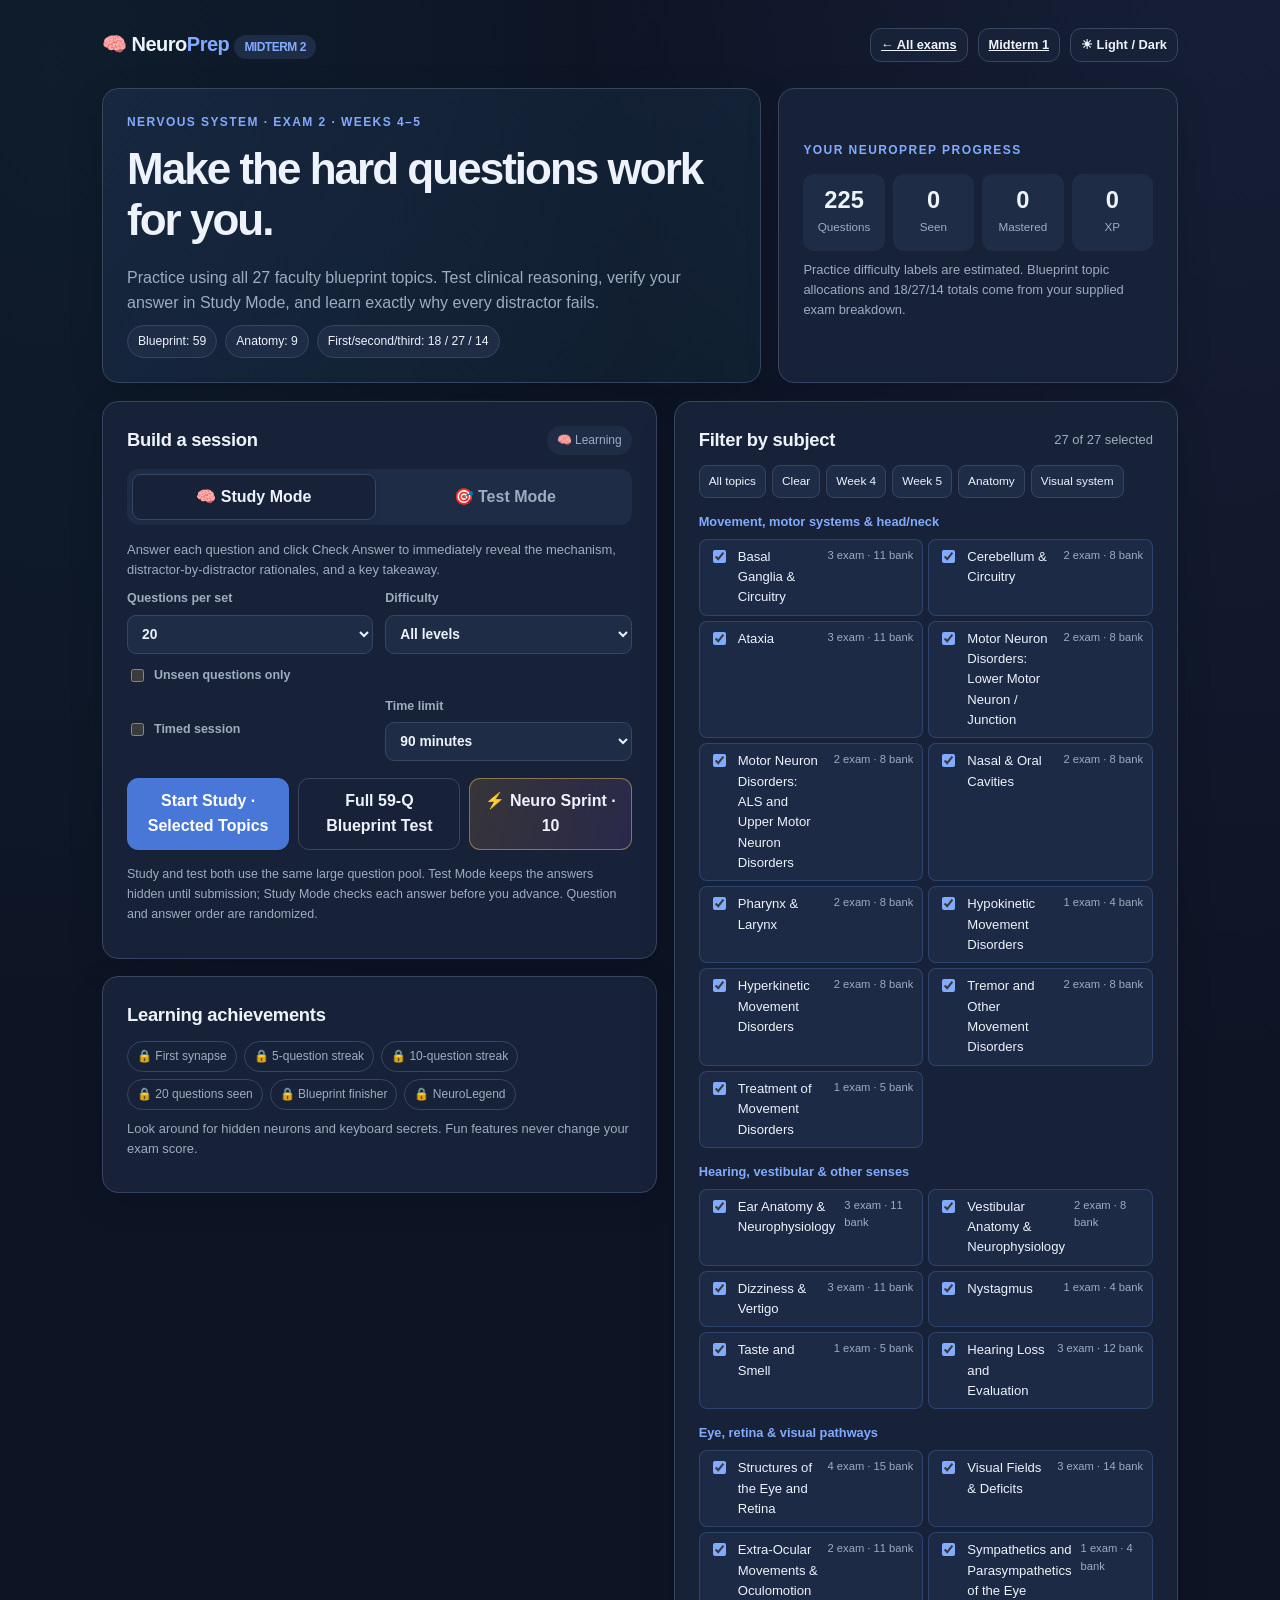
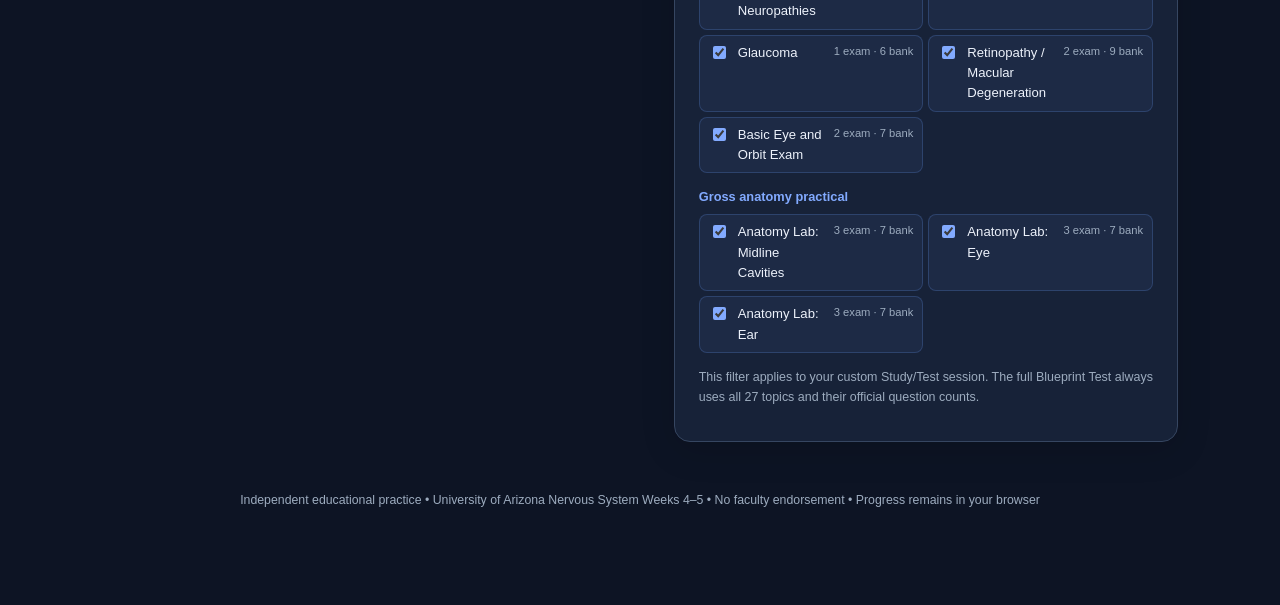
==== commit 6389472c: "Launch Midterm 2 v2 with 225-question bank, dedicated study and exam modes, filters and interactive " ====
--- a/midterm2.html
+++ b/midterm2.html
@@ -7,54 +7,14 @@
 *{box-sizing:border-box}body{margin:0;background:var(--bg);color:var(--text);line-height:1.55}button,select{font:inherit}button{cursor:pointer}a{color:var(--accent)}.shell{max-width:1120px;padding:28px 22px 75px;margin:auto}nav{display:flex;align-items:center;justify-content:space-between;gap:15px;flex-wrap:wrap;margin-bottom:26px}.brand{font-size:1.25rem;font-weight:850;letter-spacing:-.025em}.brand span{color:var(--accent)}.nav-actions{display:flex;gap:9px;align-items:center;flex-wrap:wrap}.btn{border-radius:11px;border:1px solid var(--border);color:var(--text);background:var(--panel);padding:10px 14px;font-weight:650}.btn:hover{border-color:var(--accent)}.btn.primary{background:#376bd3;border-color:#376bd3;color:#fff}.btn.red{background:transparent;color:var(--bad)}.btn.sm{font-size:.8rem;padding:6px 10px}.btn:disabled{opacity:.45;cursor:not-allowed}.panel{border:1px solid var(--border);border-radius:16px;background:var(--panel);box-shadow:var(--shadow);padding:24px}.hero{display:grid;grid-template-columns:1.6fr 1fr;gap:20px;align-items:stretch;margin-bottom:19px}.eyebrow{font-size:.75rem;font-weight:800;letter-spacing:.13em;text-transform:uppercase;color:var(--accent)}h1{font-size:clamp(1.7rem,3.5vw,2.7rem);letter-spacing:-.045em;line-height:1.15;margin:10px 0}h2{font-size:1.15rem;margin:0 0 10px;letter-spacing:-.015em}p{margin:9px 0;color:var(--muted)}.hero p{max-width:620px}.metrics{display:grid;grid-template-columns:repeat(3,1fr);gap:8px}.metric{background:var(--panel2);border-radius:12px;text-align:center;padding:17px 7px}.metric strong{font-size:1.8rem;display:block;line-height:1.2}.metric small{color:var(--muted);font-size:.75rem}.flex{display:flex;align-items:center;gap:10px;flex-wrap:wrap}.between{justify-content:space-between}.grid{display:grid;grid-template-columns:1fr 1fr;gap:18px}.count{color:var(--muted);font-size:.85rem}.quiet{font-size:.81rem;color:var(--muted)}.chips{display:flex;gap:8px;flex-wrap:wrap}.chip{border:1px solid var(--border);background:var(--panel2);padding:6px 10px;border-radius:100px;font-size:.76rem}.topic-list{display:grid;grid-template-columns:1fr 1fr;gap:7px}.topic{display:flex;gap:9px;align-items:start;padding:8px;border-radius:8px;cursor:pointer;font-size:.82rem}.topic:hover{background:var(--panel2)}.topic input{accent-color:var(--accent);margin-top:4px}.topic small{color:var(--muted)}.topic span{flex:1}.notice{border-left:3px solid var(--accent);padding:11px 14px;background:var(--panel2);border-radius:8px;font-size:.82rem;color:var(--muted);margin-top:16px}
 .card-main{max-width:870px;margin:auto}.progress{height:9px;border-radius:100px;background:var(--panel2);overflow:hidden;margin:13px 0 19px}.progress div{height:100%;background:#6b9df4;transition:width .2s}.question-head{display:flex;justify-content:space-between;gap:9px;align-items:center;flex-wrap:wrap;margin-bottom:16px}.qstem{font-size:1rem;line-height:1.75;font-weight:620;white-space:pre-line;color:var(--text);margin:0 0 19px}.option{display:flex;align-items:stretch;gap:8px;margin:9px 0}.choice{display:flex;gap:12px;align-items:start;text-align:left;flex:1;border:1px solid var(--border);background:var(--panel2);border-radius:12px;padding:12px 13px;color:var(--text);font-size:.88rem;line-height:1.5}.choice strong{color:var(--accent);min-width:20px}.choice.selected{outline:2px solid var(--accent)}.choice.correct{outline:2px solid var(--good)}.choice.wrong{outline:2px solid var(--bad)}.choice.crossed{opacity:.43;text-decoration:line-through}.strike{min-width:33px;border:1px solid var(--border);border-radius:9px;background:transparent;color:var(--muted);font-size:.85rem}.feedback{padding:15px;border:1px solid var(--border);border-radius:11px;background:var(--panel2);margin:17px 0}.feedback b{color:var(--text)}.feedback p{color:var(--text);font-size:.85rem}.whyline{font-size:.81rem;margin-top:7px;color:var(--muted)}.whyline strong{color:var(--accent)}.hint{margin-top:12px;color:var(--muted);font-size:.83rem}.toolrow{display:flex;justify-content:space-between;align-items:center;gap:10px;flex-wrap:wrap;margin-top:22px}.pill{background:var(--panel2);border-radius:100px;padding:5px 10px;font-size:.75rem;color:var(--muted)}.figure{background:#fff;border-radius:12px;padding:14px;margin:16px 0;border:1px solid #d6dfed;text-align:center;color:#30435d}.figure svg{max-width:100%;height:auto}.figure figcaption{font-size:.73rem;margin-top:8px}.result-grid{display:grid;grid-template-columns:repeat(3,1fr);gap:10px;margin:16px 0}.review-row{border-top:1px solid var(--border);padding:12px 0}.review-row b{font-size:.86rem}.review-row p{font-size:.79rem}.footer{text-align:center;color:var(--muted);font-size:.77rem;margin-top:32px}.hidden{display:none!important}
 @media(max-width:740px){.shell{padding:16px 13px 50px}.hero,.grid{grid-template-columns:1fr}.panel{padding:17px}.topic-list{grid-template-columns:1fr}.metrics{grid-template-columns:repeat(3,1fr)}.qstem{font-size:.9rem}.result-grid{grid-template-columns:1fr 1fr}.toolrow{align-items:stretch}}
-</style></head><body><div class="shell"><nav><div class="brand">🧠 Neuro<span>Prep</span> <span class="pill">MIDTERM 2</span></div><div class="nav-actions"><a class="btn sm" href="./" target="_top">← All exams</a><a class="btn sm" href="./midterm1.html" target="_top">Midterm 1</a><button class="btn sm" id="theme" type="button">☀︎ Light / Dark</button></div></nav><main id="app"></main><div class="footer">Independent educational practice • University of Arizona Nervous System Weeks 4–5 • No faculty endorsement • Progress remains in your browser</div></div>
+</style><link rel="stylesheet" href="midterm2-v2.css?v=20261120"></head><body><div class="shell"><nav><div class="brand">🧠 Neuro<span>Prep</span> <span class="pill">MIDTERM 2</span></div><div class="nav-actions"><a class="btn sm" href="./" target="_top">← All exams</a><a class="btn sm" href="./midterm1.html" target="_top">Midterm 1</a><button class="btn sm" id="theme" type="button">☀︎ Light / Dark</button></div></nav><main id="app"></main><div class="footer">Independent educational practice • University of Arizona Nervous System Weeks 4–5 • No faculty endorsement • Progress remains in your browser</div></div>
 <script src="midterm2-questions.js?v=20261118"></script>
 <script src="midterm2-week5.js?v=20261118"></script>
 <script src="midterm2-practical.js?v=20261118"></script>
-<script>
-(()=>{'use strict';
-const BANK=(window.NP2_BANK||[]),BLUEPRINT=window.NP2_BLUEPRINT||[],KEY='neuroprep-midterm2-v1';
-const byId=new Map(BANK.map(q=>[q.id,q]));let model={theme:'dark',active:null,history:[],bookmarks:[],topicSelect:BLUEPRINT.map(x=>x.topic)};
-try{const x=JSON.parse(localStorage.getItem(KEY)||'null');if(x&&typeof x==='object')model={...model,...x}}catch(e){}
-const app=document.getElementById('app');const esc=s=>String(s??'').replace(/[&<>"']/g,c=>({'&':'&amp;','<':'&lt;','>':'&gt;','"':'&quot;',"'":'&#39;'}[c]));
-const save=()=>{try{localStorage.setItem(KEY,JSON.stringify(model))}catch(e){}};
-const shuffled=a=>{a=[...a];for(let i=a.length-1;i>0;i--){const j=Math.floor(Math.random()*(i+1));[a[i],a[j]]=[a[j],a[i]]}return a};
-const questionGroup=t=>BANK.filter(x=>x.topic===t);const targetSum=BLUEPRINT.reduce((a,b)=>a+b.count,0);
-const diagram=(id)=>{if(!id)return'';let shapes={
-eye:'<ellipse cx="180" cy="102" rx="118" ry="81" fill="#e0f2fe" stroke="#1e3a5f" stroke-width="4"/><path d="M69 75 Q45 100 69 128" fill="none" stroke="#2563eb" stroke-width="7"/><path d="M93 46 Q115 100 92 155" fill="none" stroke="#64748b" stroke-width="12"/><path d="M256 39 Q210 102 256 163" fill="none" stroke="#e8798b" stroke-width="11"/><path d="M298 95 L348 80 L348 124 L298 109 Z" fill="#d1d5db" stroke="#475569"/><circle cx="251" cy="100" r="10" fill="#f59e0b"/><text x="261" y="39" font-size="21" fill="#a21caf" font-weight="700">A</text><text x="74" y="42" font-size="21" fill="#a21caf" font-weight="700">B</text><text x="320" y="70" font-size="21" fill="#a21caf" font-weight="700">C</text>',
-ear:'<path d="M43 76 Q30 25 77 31 Q114 38 89 92 Q65 124 118 122" fill="none" stroke="#e6a2a4" stroke-width="15" stroke-linecap="round"/><path d="M93 103 L152 103" stroke="#64748b" stroke-width="21"/><path d="M158 62 L176 143" stroke="#c78b45" stroke-width="7"/><path d="M178 77 L210 94 L223 73" stroke="#b97939" stroke-width="8" fill="none"/><path d="M225 66 L226 112" stroke="#905f30" stroke-width="7"/><path d="M246 78 C260 32 317 39 317 83 C317 111 265 114 265 83 C265 64 298 68 295 85" stroke="#9c7cee" stroke-width="12" fill="none"/><path d="M253 138 Q298 155 330 138" stroke="#41a5af" stroke-width="8" fill="none"/><text x="143" y="43" font-size="21" fill="#a21caf" font-weight="700">A</text><text x="202" y="55" font-size="21" fill="#a21caf" font-weight="700">B</text><text x="302" y="33" font-size="21" fill="#a21caf" font-weight="700">C</text>',
-mouth:'<path d="M52 45 Q130 15 245 50 L255 98 L211 117 L186 155 L85 155 L50 117 Z" fill="#f9c4b3" stroke="#a76562" stroke-width="4"/><path d="M70 110 Q141 123 220 111" stroke="#a33d53" fill="none" stroke-width="6"/><path d="M132 112 L132 175" stroke="#f58e92" stroke-width="18" stroke-linecap="round"/><path d="M236 34 Q270 54 252 94" stroke="#64748b" fill="none" stroke-width="8"/><text x="103" y="38" font-size="21" fill="#a21caf" font-weight="700">A</text><text x="141" y="172" font-size="21" fill="#a21caf" font-weight="700">B</text><text x="266" y="71" font-size="21" fill="#a21caf" font-weight="700">C</text>'
-};return '<figure class="figure"><svg viewBox="0 0 375 200" role="img" aria-label="Original simplified labeled anatomy schematic">'+shapes[id]+'</svg><figcaption>Original simplified schematic (not a cadaver photograph). Labels A, B, C mark structures used in some questions.</figcaption></figure>'};
-const assignLevel=(q,index)=>q.level||2; // item level authored for educational practice only
-const labelLevel=x=>({1:'First-order',2:'Second-order',3:'Third-order'}[x]||'Applied');
-const savedProgress=()=>model.history.length?model.history[model.history.length-1]:null;
-function home(){const last=savedProgress(),total=targetSum;const ongoing=model.active&&!model.active.finished;app.innerHTML=
-'<section class="hero"><div class="panel"><div class="eyebrow">Nervous System • Weeks 4–5</div><h1>Hard clinical questions. Your actual exam blueprint.</h1><p>Focused practice in movement disorders, cerebellum, eye and visual pathways, vestibular physiology, hearing, and head/neck anatomy. Detailed explanations for every choice, key takeaways, cross-outs, and independent Midterm 2 progress.</p><div class="chips"><span class="chip">59-question exam</span><span class="chip">9 anatomy lab slots</span><span class="chip">18 / 27 / 14 cognitive target</span><span class="chip">5 answer options</span></div></div><div class="panel"><h2>Midterm 2 at a glance</h2><div class="metrics"><div class="metric"><strong>'+total+'</strong><small>Blueprint slots</small></div><div class="metric"><strong>'+BANK.length+'</strong><small>Practice items</small></div><div class="metric"><strong>'+model.history.length+'</strong><small>Completed sessions</small></div></div><p class="quiet">The 59-question blueprint is faculty supplied; individual question difficulty labels are study estimates, not faculty ratings.</p></div></section>'+
-'<div class="grid"><section class="panel"><h2>Choose a practice mode</h2><p class="quiet">Study shows an explanation after each answer. Exam hides explanations until submission.</p><div class="flex"><button class="btn primary" data-action="start-full">▶ Full blueprint exam · 59</button><button class="btn" data-action="start-study">Study · 20</button><button class="btn" data-action="start-hard">Clinical drill · 40</button><button class="btn" data-action="start-focus">Selected topics · 20</button></div>'+(ongoing?'<div class="notice">You have an unfinished session. <button class="btn sm" data-action="resume">Resume session</button></div>':'')+(last?'<div class="notice">Most recent: '+last.score+'/'+last.total+' correct ('+Math.round(100*last.score/last.total)+'%). <button class="btn sm" data-action="review-last">Review answers</button></div>':'')+'<div class="notice">Study questions are independently authored from the uploaded Week 4/5 notes. Anatomy items use original simplified schematics, not the faculty lab photographs. Reviewing your actual lab images remains important.</div></section>'+
-'<section class="panel"><div class="flex between"><h2>Topic filter</h2><button class="btn sm" data-action="select-all">Select all</button></div><p class="quiet">Used for selected-topic practice only. Numbers show official blueprint allocations.</p><div class="topic-list">'+BLUEPRINT.map(b=>'<label class="topic"><input type="checkbox" data-topic="'+esc(b.topic)+'" '+(model.topicSelect.includes(b.topic)?'checked':'')+'><span>'+esc(b.topic)+'</span><small>'+b.count+' Q</small></label>').join('')+'</div></section></div>';
-}
-const normOpts=x=>x.options.map((t,i)=>({text:typeof t==='string'?t:t.text,why:x.why?.[i]||'',i}));
-function newSession(kind){if(model.active&&!model.active.finished&&!confirm('Replace your unfinished Midterm 2 session?'))return;
- let qs=[];if(kind==='full'){for(const slot of BLUEPRINT){const pool=shuffled(questionGroup(slot.topic));if(pool.length<slot.count){alert('Question bank is incomplete for '+slot.topic);return}qs.push(...pool.slice(0,slot.count))}qs=shuffled(qs)}
- else{const selected=kind==='focus'?model.topicSelect:BLUEPRINT.map(x=>x.topic);let pool=BANK.filter(x=>selected.includes(x.topic));if(kind==='hard')pool=pool.filter(x=>x.level>=2);qs=shuffled(pool).slice(0,kind==='hard'?40:20);if(!qs.length){alert('Select at least one topic with available questions.');return}}
- const correctSlots=shuffled(qs.map((_,i)=>i%5));const items=qs.map((q,i)=>{const others=shuffled([0,1,2,3,4].filter(n=>n!==q.answer));let p=0;return {id:q.id,order:Array.from({length:5},(_,j)=>j===correctSlots[i]?q.answer:others[p++])}});model.active={kind,items,index:0,answers:{},crossouts:{},bookmarks:{},verified:{},finished:false,started:Date.now(),duration:kind==='full'?95:null,review:false};save();render()}
-function getItem(){return model.active?.items?.[model.active.index]}function currentQ(){return byId.get(getItem()?.id)}
-function timeLabel(){const a=model.active;const elapsed=Math.floor((Date.now()-a.started)/60000);return a.duration?'Suggested time: '+a.duration+' min · elapsed '+elapsed+' min':'Untimed study'}
-function feedbackHtml(q,chosen,order){const opt=normOpts(q);const activeItem=(model.active?.items||[]).find(it=>it.id===q.id);const positions=order||activeItem?.order||[0,1,2,3,4];return '<div class="feedback"><b>'+(chosen===q.answer?'✓ Correct':'✕ Incorrect')+'</b><p>'+esc(q.explanation)+'</p><div class="whyline"><strong>Why each displayed option is right or wrong:</strong></div>'+positions.map((ix,position)=>{const o=opt[ix];return '<div class="whyline"><strong>'+String.fromCharCode(65+position)+(ix===q.answer?' ✓':'')+': </strong>'+esc(o.why||((ix===q.answer)?q.explanation:'This option does not best explain the question.'))+'</div>'}).join('')+'<p><strong>Key takeaway:</strong> '+esc(q.takeaway)+'</p><div class="quiet">Lecture: '+esc(q.topic)+' · Week '+esc(q.week||'4–5')+' · intended '+labelLevel(q.level)+'</div></div>'}
-function quiz(){const a=model.active;if(!a){home();return}if(a.finished){results();return}const item=getItem(),q=currentQ();if(!q){home();return}const checked=a.answers[q.id],verified=!!a.verified[q.id];const isStudy=a.kind!=='full';const position=a.index+1;const opts=normOpts(q);app.innerHTML='<div class="card-main"><div class="flex between"><div class="flex"><button class="btn sm" data-action="home">← Dashboard</button><span class="pill">'+esc(a.kind==='full'?'Blueprint exam':'Study mode')+'</span></div><span class="quiet">'+timeLabel()+'</span></div><div class="progress"><div style="width:'+((position/a.items.length)*100)+'%"></div></div><section class="panel"><div class="question-head"><div><span class="eyebrow">'+esc(q.topic)+'</span><div class="count">Question '+position+' of '+a.items.length+' · Week '+(q.week||'4–5')+' · '+labelLevel(q.level)+'</div></div><div class="flex"><button class="btn sm" data-action="bookmark">'+(a.bookmarks[q.id]?'★ Saved':'☆ Bookmark')+'</button><span class="pill">'+(q.visual?'Anatomy schematic':'Clinical reasoning')+'</span></div></div><div class="qstem">'+esc(q.stem)+'</div>'+diagram(q.visual||'')+'<div class="options">'+item.order.map((ix,i)=>{const o=opts[ix];let cls=verified&&ix===q.answer?' correct':verified&&ix===checked&&ix!==q.answer?' wrong':ix===checked?' selected':a.crossouts[q.id]?.includes(ix)?' crossed':'';return '<div class="option"><button class="choice'+cls+'" data-choice="'+ix+'" '+(verified?'disabled':'')+'><strong>'+String.fromCharCode(65+i)+'.</strong><span>'+esc(o.text)+'</span></button><button class="strike" data-strike="'+ix+'" '+(verified?'disabled':'')+' title="Cross out this answer" aria-label="Cross out this option">╱</button></div>'}).join('')+'</div>'+(isStudy&&verified?feedbackHtml(q,checked):'')+'<div class="toolrow"><div class="flex"><button class="btn sm" data-action="prev" '+(a.index===0?'disabled':'')+'>← Previous</button><button class="btn sm" data-action="hint">Hint</button></div><div class="flex">'+(isStudy&&!verified?'<button class="btn primary" data-action="check" '+(checked===undefined?'disabled':'')+'>Check answer</button>':'')+(a.index===a.items.length-1?'<button class="btn primary" data-action="finish">Finish & review</button>':'<button class="btn primary" data-action="next">Next →</button>')+'</div></div><p id="hint" class="hint hidden">'+esc(q.hint||'Identify the lesion or mechanism, then compare each answer against the findings.')+'</p></section><p class="quiet">Keys 1–5 select, Shift+1–5 cross out, ← / → navigate. Your session is saved in this browser.</p></div>'}
-function finish(){let a=model.active;if(!a)return;const correct=a.items.filter(({id})=>a.answers[id]===byId.get(id).answer).length;let datum={score:correct,total:a.items.length,when:new Date().toISOString(),items:a.items.map(x=>x.id),orders:Object.fromEntries(a.items.map(x=>[x.id,x.order])),answers:{...a.answers},kind:a.kind};model.history.push(datum);if(model.history.length>50)model.history=model.history.slice(-50);a.finished=true;a.review=false;save();results()}
-function results(){let a=model.active,fromHistory=a?.reviewHistory,dat=fromHistory||model.history[model.history.length-1];if(!dat){home();return}let selected=a?.reviewHistory?dat.items:a.items.map(x=>x.id);let answers=dat.answers||{};let missed=selected.filter(id=>answers[id]!==byId.get(id)?.answer).length;app.innerHTML='<div class="card-main"><div class="flex between"><h1>Session results</h1><button class="btn sm" data-action="home">← Dashboard</button></div><section class="panel"><div class="eyebrow">Completed '+esc(new Date(dat.when).toLocaleString())+'</div><div class="result-grid"><div class="metric"><strong>'+dat.score+'</strong><small>Correct</small></div><div class="metric"><strong>'+dat.total+'</strong><small>Questions</small></div><div class="metric"><strong>'+Math.round(100*dat.score/dat.total)+'%</strong><small>Score</small></div></div><p>'+missed+' missed or unanswered. Review below includes individual distractor rationales and learning takeaways.</p><div class="flex"><button class="btn primary" data-action="start-full">New blueprint exam</button><button class="btn" data-action="start-study">New practice set</button></div></section>'+selected.map((id,i)=>{let q=byId.get(id),given=answers[id];if(!q)return'';let good=given===q.answer;return '<details class="panel" style="margin-top:10px;padding:14px 18px" '+(!good?'open':'')+'><summary style="cursor:pointer"><b>'+(good?'✓':'✕')+' #'+(i+1)+' · '+esc(q.topic)+'</b> <span class="quiet">'+(good?'Correct':'Review')+'</span></summary><p style="color:var(--text);font-size:.86rem">'+esc(q.stem)+'</p>'+diagram(q.visual||'')+'<p class="quiet">Your answer: '+(given===undefined?'Unanswered':esc(q.options[given]))+' · Correct: '+esc(q.options[q.answer])+'</p>'+feedbackHtml(q,given,dat.orders?.[id])+'</details>'}).join('')+'</div>'}
-function render(){if(!model.active)home();else if(model.active.finished)results();else quiz()}
-app.addEventListener('click',e=>{let el=e.target.closest('[data-action],[data-choice],[data-strike]');if(!el)return;const act=el.dataset.action;let a=model.active;if(el.dataset.choice!==undefined){let q=currentQ();if(a.verified[q.id])return;a.answers[q.id]=+el.dataset.choice;save();quiz();return}
- if(el.dataset.strike!==undefined){let q=currentQ(),ix=+el.dataset.strike;let s=a.crossouts[q.id]||[];a.crossouts[q.id]=s.includes(ix)?s.filter(t=>t!==ix):[...s,ix];save();quiz();return}
- if(act==='start-full')return newSession('full');if(act==='start-study')return newSession('study');if(act==='start-hard')return newSession('hard');if(act==='start-focus')return newSession('focus');
- if(act==='home'){home();return}if(act==='resume'){render();return}if(act==='select-all'){model.topicSelect=BLUEPRINT.map(x=>x.topic);save();home();return}
- if(act==='review-last'){model.active={finished:true,reviewHistory:model.history[model.history.length-1]};save();results();return}
- if(!a)return;if(act==='prev'){a.index=Math.max(0,a.index-1);save();quiz()}if(act==='next'){a.index=Math.min(a.items.length-1,a.index+1);save();quiz()}if(act==='check'){let q=currentQ();if(a.answers[q.id]===undefined)return;a.verified[q.id]=true;save();quiz()}if(act==='finish'){if(!confirm('Submit the session and reveal explanations?'))return;finish()}if(act==='bookmark'){let q=currentQ();a.bookmarks[q.id]=!a.bookmarks[q.id];if(a.bookmarks[q.id])model.bookmarks=[...new Set([...model.bookmarks,q.id])];else model.bookmarks=model.bookmarks.filter(x=>x!==q.id);save();quiz()}if(act==='hint'){document.getElementById('hint')?.classList.toggle('hidden')}
-});
-app.addEventListener('change',e=>{let inp=e.target.closest('[data-topic]');if(!inp)return;let t=inp.dataset.topic;if(inp.checked)model.topicSelect=[...new Set([...model.topicSelect,t])];else model.topicSelect=model.topicSelect.filter(x=>x!==t);save()});
-document.getElementById('theme').onclick=()=>{model.theme=model.theme==='dark'?'light':'dark';document.body.classList.toggle('light',model.theme==='light');save()};
-document.body.classList.toggle('light',model.theme==='light');window.addEventListener('keydown',e=>{if(e.target.closest('input,textarea,select'))return;let a=model.active;if(!a||a.finished)return;let m=/^([1-5])$/.exec(e.key);if(m){e.preventDefault();let idx=getItem().order[+m[1]-1],q=currentQ();if(a.verified[q.id])return;if(e.shiftKey){let s=a.crossouts[q.id]||[];a.crossouts[q.id]=s.includes(idx)?s.filter(i=>i!==idx):[...s,idx]}else a.answers[q.id]=idx;save();quiz()}if(e.key==='ArrowRight'&&a.index<a.items.length-1){a.index++;save();quiz()}if(e.key==='ArrowLeft'&&a.index>0){a.index--;save();quiz()}});
-window.NP2_DIAGNOSTICS={items:BANK.length,blueprint:targetSum,missing:BLUEPRINT.filter(x=>questionGroup(x.topic).length<x.count).map(x=>x.topic),counts:Object.fromEntries(BLUEPRINT.map(x=>[x.topic,questionGroup(x.topic).length]))};render();
-})();
-</script></body></html>+<script src="midterm2-extra-motor.js?v=20261120"></script>
+<script src="midterm2-extra-motor2.js?v=20261120"></script>
+<script src="midterm2-extra-auditory.js?v=20261120"></script>
+<script src="midterm2-extra-vision.js?v=20261120"></script>
+<script src="midterm2-extra-clinical.js?v=20261120"></script>
+<script src="midterm2-app-v2.js?v=20261120"></script>
+</body></html>
--- a/midterm2-v2.css
+++ b/midterm2-v2.css
@@ -0,0 +1,103 @@
+/* NeuroPrep Midterm 2 v2: visual refresh and interactive practice dashboard. */
+:root{--pink:#e9a3ed;--gold:#e6be71;--glass:rgba(255,255,255,.025)}
+body.light{--pink:#a238a7;--gold:#925d09;--glass:rgba(27,85,155,.035)}
+html{scroll-behavior:smooth}
+body{background:radial-gradient(ellipse at 96% -10%,rgba(103,119,214,.12),transparent 38%),radial-gradient(ellipse at 4% 3%,rgba(44,176,184,.055),transparent 36%),var(--bg)}
+.nav-actions{gap:10px}.brand{user-select:none;cursor:pointer}
+.app-kicker{font-size:.75rem;letter-spacing:.12em;color:var(--accent);text-transform:uppercase;font-weight:850}
+.hero-v2{display:grid;grid-template-columns:minmax(0,1.65fr) minmax(0,1fr);gap:17px;margin-bottom:18px}
+.hero-v2 .panel{display:flex;flex-direction:column;justify-content:center;min-width:0;overflow:hidden}
+.hero-v2 h1{font-size:clamp(1.7rem,4vw,2.75rem);line-height:1.16;letter-spacing:-.045em;margin:12px 0}
+.mini-glow{background:linear-gradient(135deg,rgba(85,118,212,.12),rgba(37,169,170,.07))}
+.metric .main-num{font-weight:850;font-size:1.85rem;line-height:1.15;letter-spacing:-.04em}
+.eyebrow{line-height:1.6}
+.info-panel{display:flex;gap:9px;align-items:center;border:1px solid var(--border);border-radius:11px;background:var(--panel2);padding:10px 13px;color:var(--muted);font-size:.83rem}
+.mode-tabs{display:grid;grid-template-columns:1fr 1fr;gap:7px;padding:5px;background:var(--panel2);border-radius:12px;margin:14px 0 15px}
+.mode-tab{border:1px solid transparent;border-radius:9px;padding:10px 8px;font-weight:800;background:transparent;color:var(--muted)}
+.mode-tab.active{border-color:var(--border);background:var(--panel);color:var(--text);box-shadow:0 2px 8px #0001}
+.settings{display:grid;grid-template-columns:1fr 1fr;gap:12px}
+.settings label,.checkline{font-size:.78rem;color:var(--muted);font-weight:700}
+.settings select,.settings input[type=number]{display:block;width:100%;color:var(--text);background:var(--panel2);border:1px solid var(--border);border-radius:9px;padding:10px;font-size:.86rem;margin-top:6px}
+.settings select:focus,.settings input:focus{outline:2px solid var(--accent)}
+.settings .span2{grid-column:1/-1}.checkline{display:flex;align-items:center;gap:7px;font-size:.82rem}.checkline input{accent-color:var(--accent)}
+.dashboard-grid{display:grid;grid-template-columns:minmax(0,1.1fr) minmax(0,1fr);gap:17px;align-items:start}
+.dashboard-panel{margin-bottom:17px}
+.row-actions{display:flex;gap:9px;flex-wrap:wrap;margin-top:17px}.row-actions .btn{flex:1;min-width:145px}
+.btn.primary{background:#4877d7;border-color:#4877d7}
+.btn.tertiary{background:transparent;border:1px dashed var(--border)}
+.btn.challenge{border:1px solid rgba(230,190,113,.48);background:linear-gradient(105deg,rgba(216,157,62,.16),rgba(158,81,191,.14));color:var(--text)}
+.btn:hover{transform:translateY(-1px);transition:transform .12s}
+.btn:focus-visible,.choice:focus-visible,.strike:focus-visible{outline:2px solid var(--accent);outline-offset:2px}
+.section-title{display:flex;align-items:center;justify-content:space-between;gap:10px;margin-bottom:11px}
+.section-title h2{margin:0}
+.topic-toolbar{display:flex;gap:6px;flex-wrap:wrap;margin-bottom:10px}
+.topic-toolbar button{border:1px solid var(--border);background:var(--panel2);color:var(--text);font-size:.74rem;padding:6px 9px;border-radius:8px}
+.topic-list{display:grid;grid-template-columns:1fr 1fr;gap:5px}
+.topic{border:1px solid transparent;padding:7px 9px;border-radius:8px}
+.topic input{margin-top:3px;flex:0 0 auto}
+.topic:has(input:checked){border-color:rgba(95,140,219,.26);background:rgba(99,129,211,.085)}
+.topic small{font-size:.7rem}
+.group-header{font-size:.8rem;font-weight:800;color:var(--accent);margin:14px 0 7px}
+.dashboard-footer{font-size:.78rem;color:var(--muted);margin-top:15px;line-height:1.6}
+.stat-strip{display:grid;grid-template-columns:repeat(4,1fr);gap:8px}
+.stat-tile{background:var(--panel2);border-radius:11px;padding:12px 10px;text-align:center}
+.stat-tile strong{font-size:1.48rem;display:block;line-height:1.2}
+.stat-tile span{font-size:.73rem;color:var(--muted)}
+.review-topics{max-height:185px;overflow:auto;border-top:1px solid var(--border);margin-top:12px;padding-top:9px}
+.review-topic{display:flex;justify-content:space-between;gap:10px;font-size:.8rem;color:var(--muted);padding:5px 0;border-bottom:1px solid rgba(127,138,158,.12)}
+.review-topic strong{color:var(--text)}
+.achievement-list{display:flex;gap:7px;flex-wrap:wrap;margin-top:12px}
+.achievement{border:1px solid var(--border);border-radius:999px;padding:5px 9px;color:var(--muted);font-size:.75rem}
+.achievement.unlocked{background:rgba(230,190,113,.095);border-color:rgba(230,190,113,.45);color:var(--gold)}
+.card-main{max-width:920px}
+.session-top{position:relative;display:flex;justify-content:space-between;align-items:center;gap:12px;flex-wrap:wrap;margin:0 0 12px}
+.session-top .pill{font-weight:740}
+.session-progress{display:flex;gap:10px;align-items:center;justify-content:space-between;margin:4px 0;color:var(--muted);font-size:.78rem}
+.question-head{align-items:flex-start}
+.question-tools{display:flex;gap:7px;flex-wrap:wrap}
+.question-tools .btn{font-weight:650}
+.qstem{font-size:.98rem;line-height:1.8;margin:15px 0 21px;font-weight:610;letter-spacing:.005em}
+.option{margin:9px 0;align-items:stretch}
+.choice{padding:13px 14px;min-height:48px;border-radius:10px}
+.choice:hover:not(:disabled){border-color:var(--accent)}
+.choice:disabled{cursor:default}
+.choice.correct{background:rgba(70,171,123,.10)}
+.choice.wrong{background:rgba(217,89,108,.09)}
+.choice.crossed{text-decoration:line-through}
+.strike{min-width:37px}
+.feedback{border-radius:14px;padding:19px;background:var(--panel2);margin-top:21px}
+.feedback p{font-size:.85rem;line-height:1.68}
+.feedback .feedback-lead{font-size:.94rem;color:var(--text);font-weight:700}
+.feedback .whyline{padding:7px 0;border-top:1px solid rgba(127,138,158,.18);font-size:.82rem;line-height:1.55}
+.feedback .whyline span{font-weight:750;color:var(--text)}
+.feedback .whyline.best span{color:var(--good)}
+.feedback .whyline.chosen:not(.best) span{color:var(--bad)}
+.feedback .takeaway{border-left:3px solid var(--accent);padding:10px 14px;background:rgba(110,152,225,.085);margin-top:12px;border-radius:5px}
+.progress-dots{display:flex;gap:4px;flex-wrap:wrap;margin:10px 0 16px}
+.progress-dot{min-width:18px;width:18px;height:10px;border-radius:20px;background:var(--border);border:none;padding:0}
+.progress-dot.answered{background:#93b1f2}
+.progress-dot.reviewed{background:var(--good)}
+.progress-dot.current{outline:2px solid var(--accent);outline-offset:2px}
+.progress-dot.flagged{background:var(--gold)}
+.mini-hint{font-size:.84rem;background:rgba(133,168,244,.1);border-left:2px solid var(--accent);padding:11px;border-radius:8px;margin:13px 0}
+.mini-hint[hidden]{display:none}
+.result-list{display:grid;grid-template-columns:repeat(2,1fr);gap:10px;margin:18px 0}
+.result-topic{padding:11px;background:var(--panel2);border-radius:9px}
+.result-topic strong{color:var(--text)}.result-topic span{color:var(--muted);font-size:.78rem}
+.review-row{background:var(--panel);margin:9px 0}
+.progress-row{display:flex;align-items:center;justify-content:space-between;gap:10px}
+.progress-row .btn{flex:0 0 auto}
+#np-toast{position:fixed;bottom:24px;right:24px;max-width:340px;background:var(--panel);border:1px solid var(--accent);color:var(--text);padding:14px 17px;border-radius:13px;box-shadow:0 10px 30px #0004;z-index:50;font-size:.88rem;line-height:1.5;pointer-events:none;animation:toastin .22s ease-out}
+@keyframes toastin{from{opacity:0;transform:translateY(12px)}to{opacity:1;transform:translateY(0)}}
+.spark{pointer-events:none;position:fixed;z-index:45;font-size:18px;animation:sparkfly 1.3s ease-out forwards;opacity:0}
+@keyframes sparkfly{0%{transform:translate(0,0) scale(.55);opacity:1}75%{opacity:1}100%{transform:translate(var(--dx),var(--dy)) rotate(var(--spin));opacity:0}}
+.legend{display:inline-flex;align-items:center;gap:5px;font-size:.74rem;color:var(--muted)}
+.legend i{display:inline-block;border-radius:50%;width:8px;height:8px;background:var(--accent)}
+#np-fun-modal{position:fixed;inset:0;z-index:60;background:#010914ac;display:grid;place-items:center;padding:18px}
+#np-fun-modal .panel{max-width:440px;width:100%;text-align:center}
+#np-fun-modal h2{font-size:1.7rem}
+#np-fun-modal .fun-emoji{font-size:3.2rem;margin:12px 0}
+.footer{padding-bottom:20px}
+@media(max-width:790px){.hero-v2,.dashboard-grid{grid-template-columns:1fr}.topic-list{grid-template-columns:1fr 1fr}.stat-strip{grid-template-columns:repeat(4,1fr)}}
+@media(max-width:530px){.shell{padding:16px 12px 40px}.topic-list{grid-template-columns:1fr}.settings{grid-template-columns:1fr 1fr}.stat-strip{grid-template-columns:repeat(2,1fr)}.result-list{grid-template-columns:1fr}.qstem{font-size:.91rem}.feedback{padding:14px}.hero-v2 .panel{padding:19px}}
+@media(prefers-reduced-motion:reduce){*,*::before,*::after{animation-duration:.001ms!important;transition-duration:.001ms!important;scroll-behavior:auto!important}}
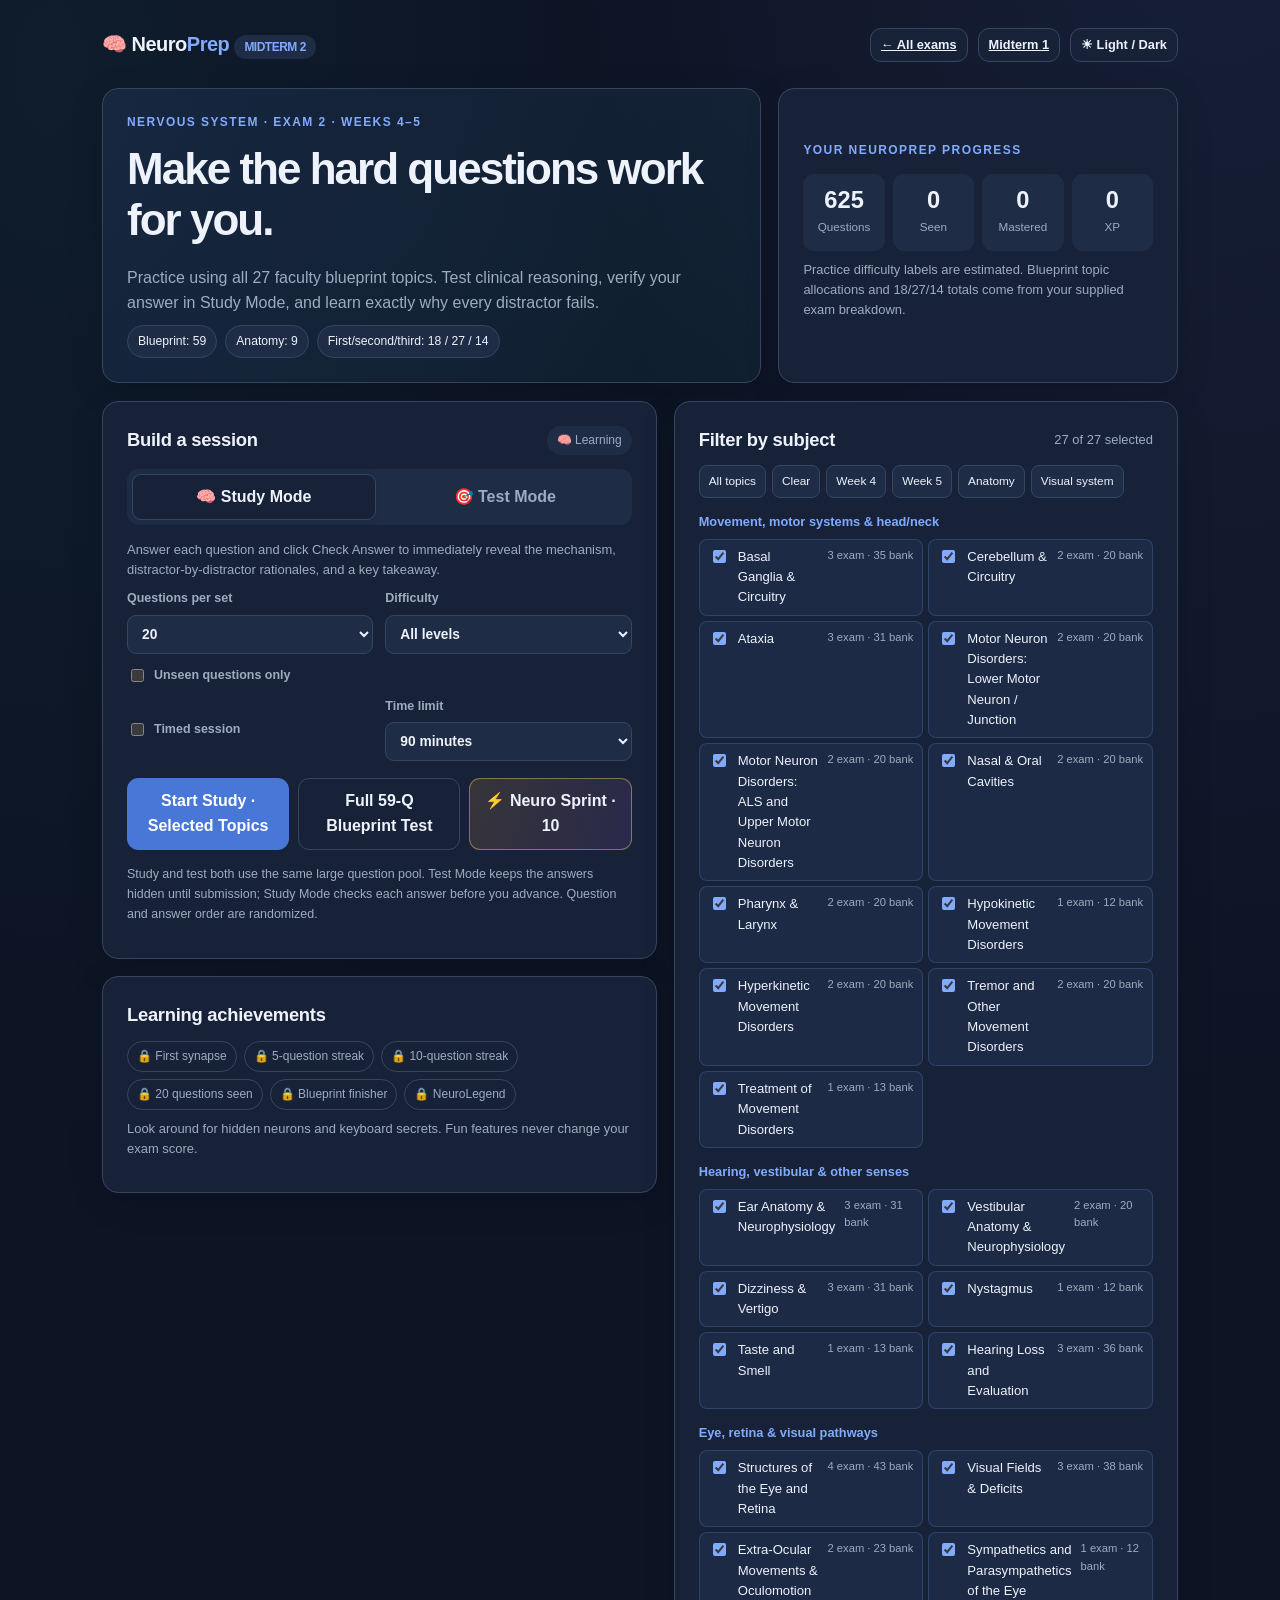
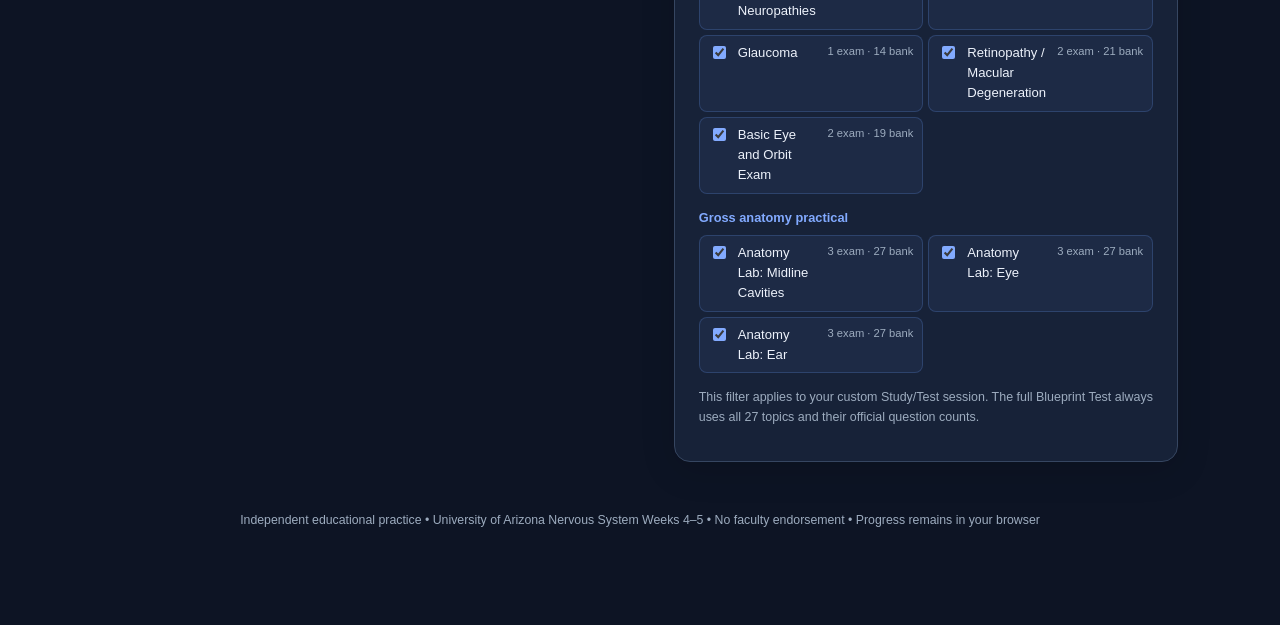
==== commit 12e233e9: "Load 400 additional original professor-style questions for 625-item Midterm 2 bank" ====
--- a/midterm2.html
+++ b/midterm2.html
@@ -16,5 +16,12 @@
 <script src="midterm2-extra-auditory.js?v=20261120"></script>
 <script src="midterm2-extra-vision.js?v=20261120"></script>
 <script src="midterm2-extra-clinical.js?v=20261120"></script>
-<script src="midterm2-app-v2.js?v=20261120"></script>
+<script src="midterm2-prof-helper.js?v=20261121"></script>
+<script src="midterm2-prof-motor-a.js?v=20261121"></script>
+<script src="midterm2-prof-motor-b.js?v=20261121"></script>
+<script src="midterm2-prof-auditory.js?v=20261121"></script>
+<script src="midterm2-prof-visual-a.js?v=20261121"></script>
+<script src="midterm2-prof-visual-b.js?v=20261121"></script>
+<script src="midterm2-prof-anatomy.js?v=20261121"></script>
+<script src="midterm2-app-v2.js?v=20261121"></script>
 </body></html>
